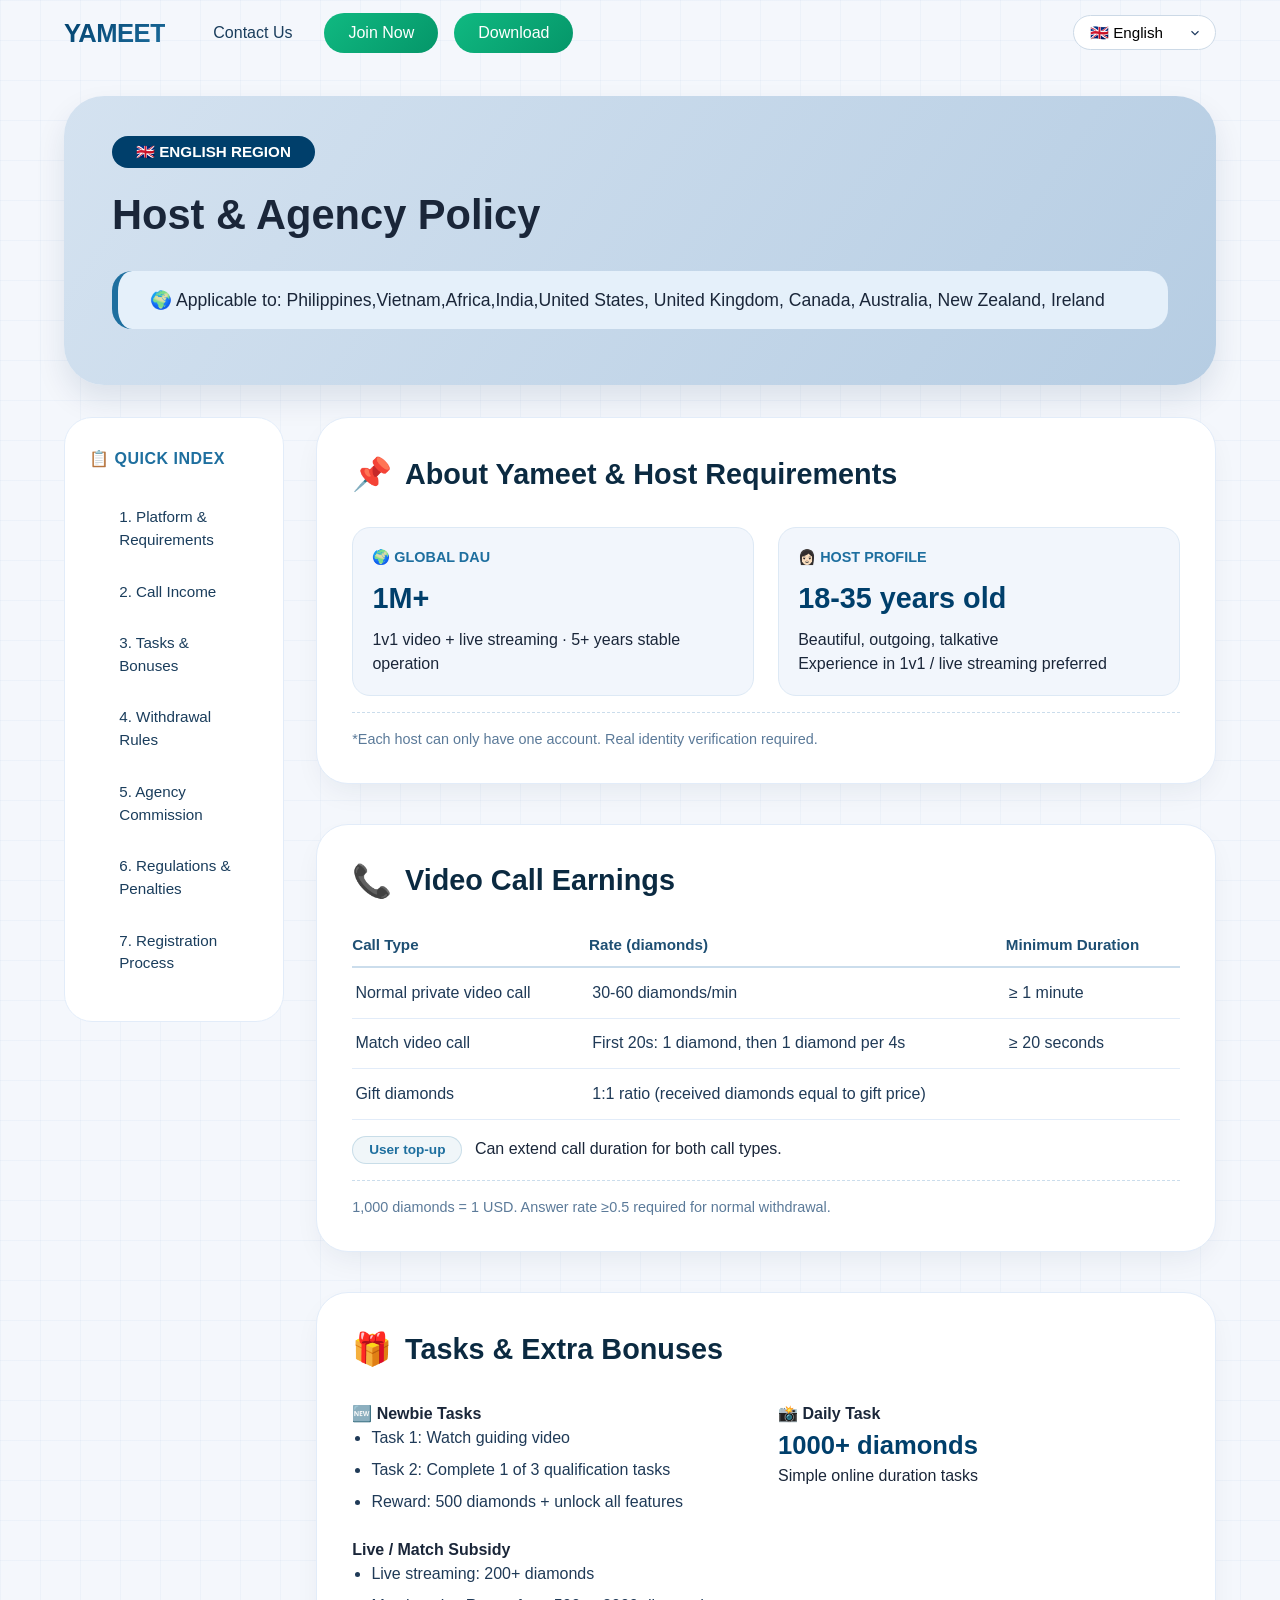
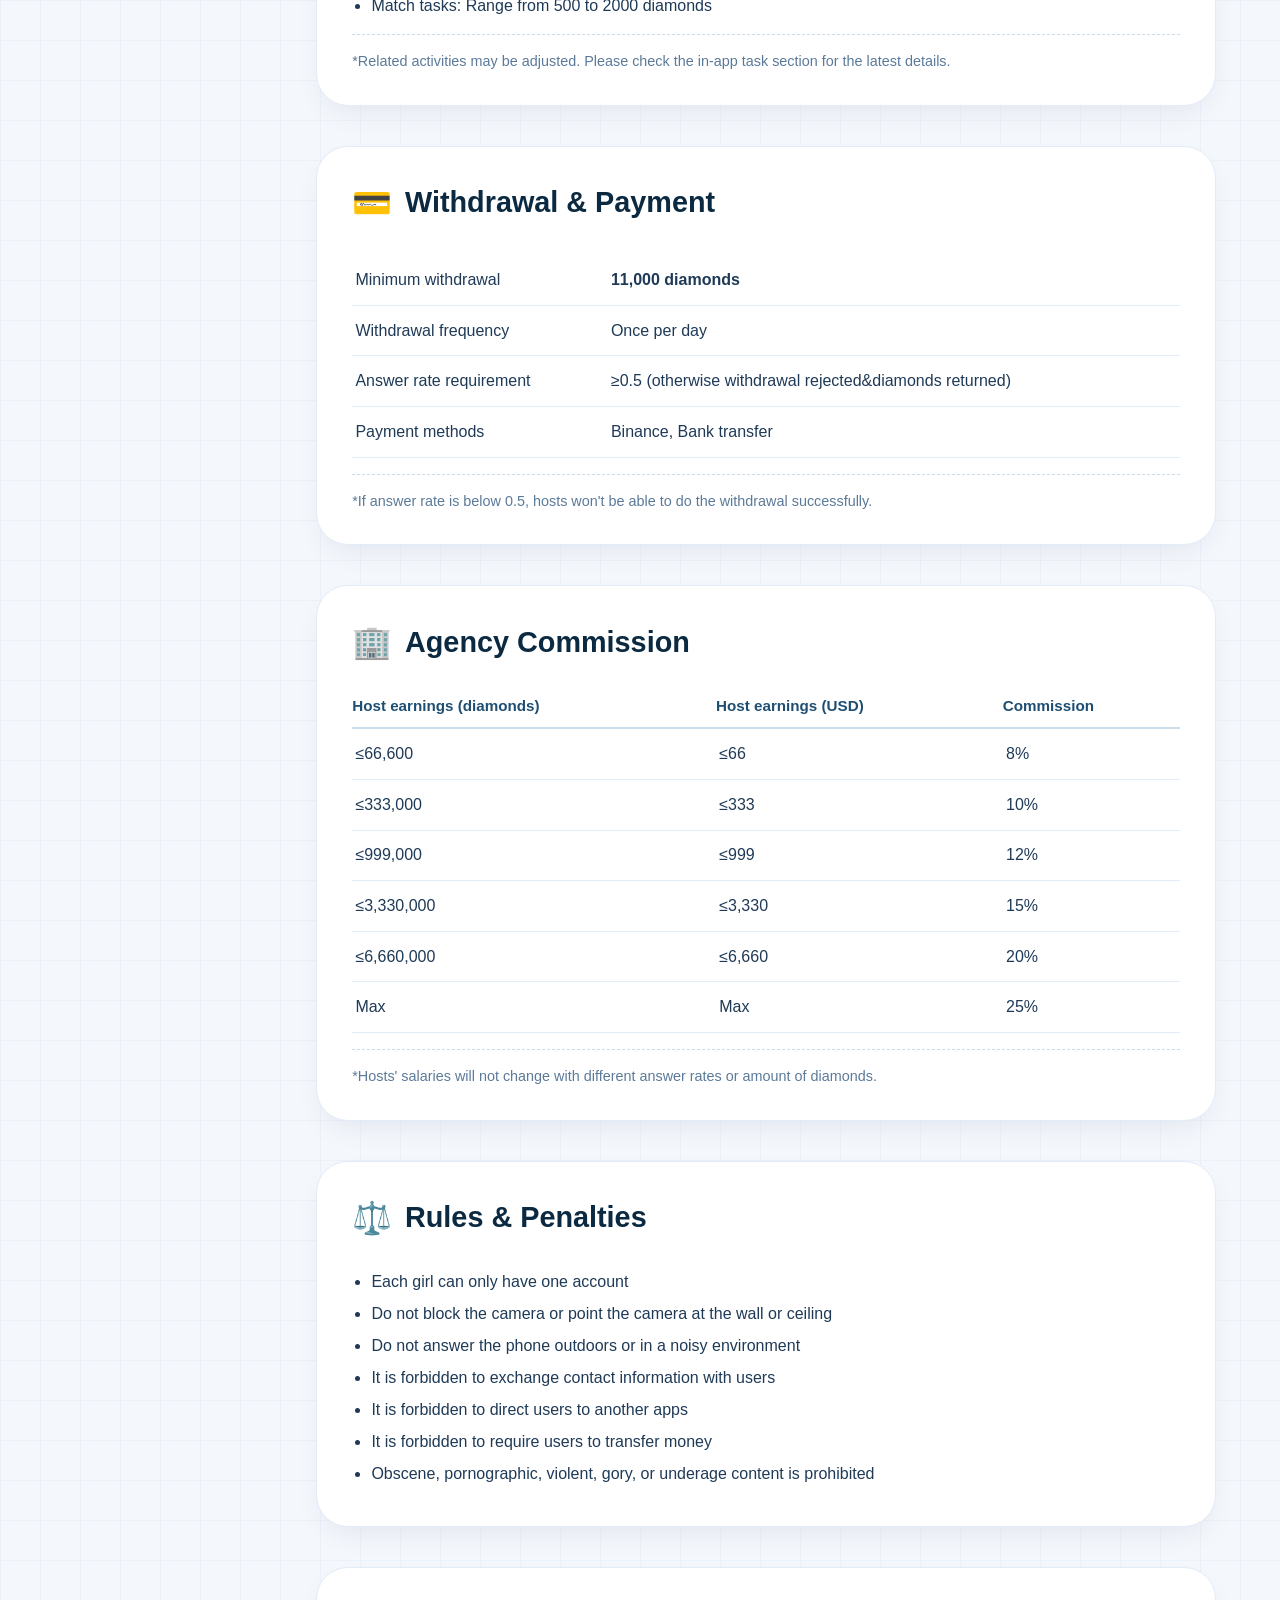
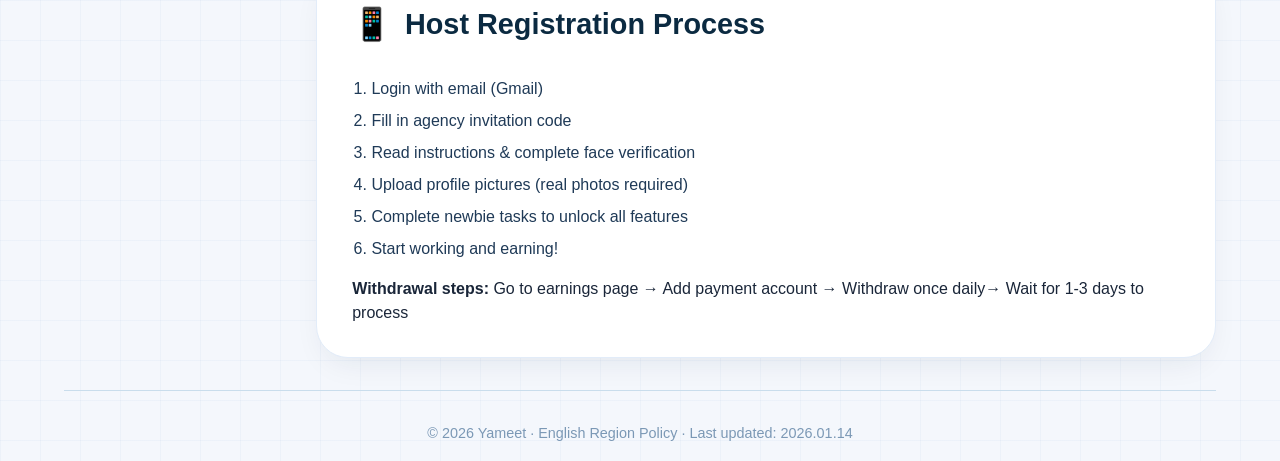
==== index.html @ c549bb43 "Add files via upload" ====
<!DOCTYPE html>
<html lang="en">
<head>
    <meta charset="UTF-8">
    <meta name="viewport" content="width=device-width, initial-scale=1.0, viewport-fit=cover">
    <title>Yameet · English Region</title>
    <link rel="icon" href="yameetAnchor.png" type="image/png">
    <link rel="stylesheet" href="yameet.css">
</head>
<body>
    <nav class="fixed-nav" id="mainNav">
        <div class="nav-left">
            <div class="logo-area">YAMEET</div>
            <div class="nav-menu">
                <a href="#" onclick="window.open('https://wa.me/' + (Math.random() < 0.5 ? '447849766687' : '447730302215'), '_blank'); return false;">Contact Us</a>
                <a href="https://bd.nanas.vip/bd/register?type=0" target="_blank" class="join-btn">Join Now</a>
                <a href="https://ym.nanas.vip/chat/download" target="_blank" class="join-btn">Download</a>
            </div>
        </div>
        <div class="lang-selector">
            <select id="regionSelect" onchange="switchRegion(this.value)">
                <option value="index.html">🇬🇧 English</option>
                <option value="yameetEs.html">🇪🇸 Español</option>
                <option value="yameetPt.html">🇧🇷 Português</option>
                <option value="yameetTh.html">🇹🇭 ภาษาไทย</option>
                <option value="yameetAr.html" selected>🇸🇦 العربية</option>
                <option value="yameetTr.html">🇹🇷 Türkçe</option>
                <option value="yameetId.html">🇮🇩 Indonesia</option>
            </select>
        </div>
    </nav>

    <div class="hero-banner">
        <span class="region-tag">🇬🇧 ENGLISH REGION</span>
        <h1>Host & Agency Policy</h1>
        <div class="applicable-countries">
            🌍 Applicable to: Philippines,Vietnam,Africa,India,United States, United Kingdom, Canada, Australia, New Zealand, Ireland
        </div>
    </div>

    <div class="policy-container">
        <aside class="policy-toc">
            <h4>📋 QUICK INDEX</h4>
            <ul class="toc-list">
                <li><a href="#about">1. Platform & Requirements</a></li>
                <li><a href="#call-income">2. Call Income</a></li>
                <li><a href="#tasks">3. Tasks & Bonuses</a></li>
                <li><a href="#withdraw">4. Withdrawal Rules</a></li>
                <li><a href="#agency">5. Agency Commission</a></li>
                <li><a href="#regulations">6. Regulations & Penalties</a></li>
                <li><a href="#process">7. Registration Process</a></li>
            </ul>
        </aside>

        <div class="policy-content">
            <section id="about" class="policy-card">
                <div class="card-header">
                    <span class="icon">📌</span>
                    <h2>About Yameet & Host Requirements</h2>
                </div>
                <div class="grid-2col">
                    <div class="stat-badge">
                        <p>🌍 GLOBAL DAU</p>
                        <div class="value">1M+</div>
                        <p style="margin-top:0.5rem;">1v1 video + live streaming · 5+ years stable operation</p>
                    </div>
                    <div class="stat-badge">
                        <p>👩🏻 HOST PROFILE</p>
                        <div class="value">18-35 years old</div>
                        <p style="margin-top:0.5rem;">Beautiful, outgoing, talkative<br>Experience in 1v1 / live streaming preferred</p>
                    </div>
                </div>
                <div class="footnote">*Each host can only have one account. Real identity verification required.</div>
            </section>

            <section id="call-income" class="policy-card">
                <div class="card-header">
                    <span class="icon">📞</span>
                    <h2>Video Call Earnings</h2>
                </div>
                <table class="simple-table">
                    <tr>
                        <th>Call Type</th>
                        <th>Rate (diamonds)</th>
                        <th>Minimum Duration</th>
                    </tr>
                    <tr>
                        <td>Normal private video call</td>
                        <td>30-60 diamonds/min</td>
                        <td>≥ 1 minute</td>
                    </tr>
                    <tr>
                        <td>Match video call</td>
                        <td>First 20s: 1 diamond, then 1 diamond per 4s</td>
                        <td>≥ 20 seconds</td>
                    </tr>
                    <tr>
                        <td>Gift diamonds</td>
                        <td colspan="2">1:1 ratio (received diamonds equal to gift price)</td>
                    </tr>
                </table>
                <p style="margin-top:1rem;"><span class="badge">User top-up</span> Can extend call duration for both call types.</p>
                <p class="footnote">1,000 diamonds = 1 USD. Answer rate ≥0.5 required for normal withdrawal.</p>
            </section>

            <section id="tasks" class="policy-card">
                <div class="card-header">
                    <span class="icon">🎁</span>
                    <h2>Tasks & Extra Bonuses</h2>
                </div>
                <div class="grid-2col">
                    <div>
                        <p><strong>🆕 Newbie Tasks</strong></p>
                        <ul>
                            <li>Task 1: Watch guiding video</li>
                            <li>Task 2: Complete 1 of 3 qualification tasks</li>
                            <li>Reward: 500 diamonds + unlock all features</li>
                        </ul>
                    </div>
                    <div>
                        <p><strong>📸 Daily Task</strong></p>
                        <p style="font-size: 1.6rem; font-weight: 700; color: #003f6b;">1000+ diamonds</p>
                        <p>Simple online duration tasks </p>
                    </div>
                </div>
                <p style="margin-top:1rem;"><strong>Live / Match Subsidy</strong></p>
                <ul>
                    <li>Live streaming: 200+ diamonds</li>
                    <li>Match tasks: Range from 500 to 2000 diamonds</li>
                </ul>
                <div class="footnote">
                    *Related activities may be adjusted. Please check the in-app task section for the latest details.
                </div>
            </section>

            <section id="withdraw" class="policy-card">
                <div class="card-header">
                    <span class="icon">💳</span>
                    <h2>Withdrawal & Payment</h2>
                </div>
                <table class="simple-table">
                    <tr>
                        <td>Minimum withdrawal</td>
                        <td><strong>11,000 diamonds</strong></td>
                    </tr>
                    <tr>
                        <td>Withdrawal frequency</td>
                        <td>Once per day</td>
                    </tr>
                    <tr>
                        <td>Answer rate requirement</td>
                        <td>≥0.5 (otherwise withdrawal rejected&diamonds returned)</td>
                    </tr>
                    <tr>
                        <td>Payment methods</td>
                        <td>Binance, Bank transfer</td>
                    </tr>
                </table>
                <p class="footnote">*If answer rate is below 0.5, hosts won't be able to do the withdrawal successfully.</p>
            </section>

            <section id="agency" class="policy-card">
                <div class="card-header">
                    <span class="icon">🏢</span>
                    <h2>Agency Commission</h2>
                </div>
                <table class="simple-table">
                    <tr>
                        <th>Host earnings (diamonds)</th>
                        <th>Host earnings (USD)</th>
                        <th>Commission</th>
                    </tr>
                    <tr><td>≤66,600</td><td>≤66</td><td>8%</td></tr>
                    <tr><td>≤333,000</td><td>≤333</td><td>10%</td></tr>
                    <tr><td>≤999,000</td><td>≤999</td><td>12%</td></tr>
                    <tr><td>≤3,330,000</td><td>≤3,330</td><td>15%</td></tr>
                    <tr><td>≤6,660,000</td><td>≤6,660</td><td>20%</td></tr>
                    <tr><td>Max</td><td>Max</td><td>25%</td></tr>
                </table>
                <p class="footnote">*Hosts' salaries will not change with different answer rates or amount of diamonds.</p>
            </section>

            <section id="regulations" class="policy-card">
                <div class="card-header">
                    <span class="icon">⚖️</span>
                    <h2>Rules & Penalties</h2>
                </div>
                <ul>
                    <li>Each girl can only have one account</li>
                    <li>Do not block the camera or point the camera at the wall or ceiling</li>
                    <li>Do not answer the phone outdoors or in a noisy environment</li>
                    <li>It is forbidden to exchange contact information with users</li>
                    <li>It is forbidden to direct users to another apps</li>
                    <li>It is forbidden to require users to transfer money</li>
                    <li>Obscene, pornographic, violent, gory, or underage content is prohibited</li>
                </ul>
            </section>

            <section id="process" class="policy-card">
                <div class="card-header">
                    <span class="icon">📱</span>
                    <h2>Host Registration Process</h2>
                </div>
                <ol>
                    <li>Login with email (Gmail)</li>
                    <li>Fill in agency invitation code</li>
                    <li>Read instructions & complete face verification</li>
                    <li>Upload profile pictures (real photos required)</li>
                    <li>Complete newbie tasks to unlock all features</li>
                    <li>Start working and earning!</li>
                </ol>
                <p style="margin-top:1rem;"><strong>Withdrawal steps:</strong> Go to earnings page → Add payment account → Withdraw once daily→ Wait for 1-3 days to process</p>
            </section>
        </div>
    </div>

    <div class="footer-note">
        © 2026 Yameet · English Region Policy · Last updated: 2026.01.14
    </div>

    <script src="yameet.js"></script>
</body>
</html>
---- yameet.css ----
/* Yameet Unified Stylesheet - All Regions */

* {
    margin: 0;
    padding: 0;
    box-sizing: border-box;
}

body {
    font-family: -apple-system, BlinkMacSystemFont, 'Segoe UI', Roboto, Helvetica, Arial, sans-serif;
    background: #f4f7fc;
    background-image: 
        linear-gradient(rgba(0, 85, 170, 0.03) 1px, transparent 1px),
        linear-gradient(90deg, rgba(0, 85, 170, 0.03) 1px, transparent 1px);
    background-size: 40px 40px;
    color: #1a2639;
    line-height: 1.5;
    min-height: 100vh;
}

/* Fixed navigation with scroll effect */
.fixed-nav {
    position: fixed;
    top: 0;
    left: 0;
    width: 100%;
    background: rgba(255, 255, 255, 0);
    padding: 0.8rem 5%;
    display: flex;
    align-items: center;
    justify-content: space-between;
    z-index: 1000;
    transition: background 0.3s ease, box-shadow 0.3s ease, backdrop-filter 0.3s ease;
    flex-wrap: wrap;
}

.fixed-nav.scrolled {
    background: rgba(255, 255, 255, 0.95);
    backdrop-filter: blur(12px);
    -webkit-backdrop-filter: blur(12px);
    box-shadow: 0 4px 20px rgba(0, 0, 0, 0.05);
    border-bottom: 1px solid rgba(0, 40, 80, 0.1);
}

.nav-left {
    display: flex;
    align-items: center;
    gap: 2rem;
    flex-wrap: wrap;
}

.logo-area {
    font-weight: 700;
    font-size: 1.6rem;
    letter-spacing: -0.5px;
    background: linear-gradient(145deg, #003f6b, #1e6f9f);
    -webkit-background-clip: text;
    -webkit-text-fill-color: transparent;
    white-space: nowrap;
}

.nav-menu {
    display: flex;
    gap: 1rem;
    align-items: center;
    flex-wrap: wrap;
}

.nav-menu a {
    color: #1a3d5c;
    text-decoration: none;
    font-weight: 500;
    padding: 0.5rem 1rem;
    border-radius: 40px;
    transition: all 0.2s;
    white-space: nowrap;
}

.nav-menu a:hover {
    background: rgba(30, 111, 159, 0.1);
    color: #003f6b;
}

.nav-menu .join-btn {
    background: linear-gradient(135deg, #10b981, #059669);
    color: white;
    padding: 0.5rem 1.5rem;
}

.nav-menu .join-btn:hover {
    background: linear-gradient(135deg, #059669, #10b981);
    color: white;
    transform: translateY(-1px);
}

.lang-selector select {
    padding: 0.5rem 2rem 0.5rem 1rem;
    border-radius: 40px;
    border: 1px solid #ccd9e6;
    background: white;
    font-weight: 500;
    cursor: pointer;
    font-size: 0.95rem;
    appearance: none;
    background-image: url('data:image/svg+xml;utf8,<svg xmlns="http://www.w3.org/2000/svg" width="16" height="16" viewBox="0 0 24 24" fill="none" stroke="%231e3a5f" stroke-width="2"><polyline points="6 9 12 15 18 9"/></svg>');
    background-repeat: no-repeat;
    background-position: right 0.8rem center;
    background-size: 14px;
}

.lang-selector select:hover {
    border-color: #1e6f9f;
}

/* Hero banner */
.hero-banner {
    background: linear-gradient(125deg, #d4e2f0 0%, #b6cde3 100%);
    margin: 6rem 5% 2rem;
    padding: 2.5rem 3rem;
    border-radius: 40px;
    box-shadow: 0 15px 30px rgba(0,40,80,0.1);
}

.hero-banner h1 {
    font-size: clamp(2rem, 5vw, 2.6rem);
    font-weight: 700;
    margin-bottom: 0.5rem;
}

.region-tag {
    display: inline-block;
    background: #003f6b;
    color: white;
    padding: 0.3rem 1.5rem;
    border-radius: 40px;
    font-weight: 600;
    margin-bottom: 1rem;
    font-size: 0.95rem;
}

.applicable-countries {
    background: #e5f0fa;
    border-left: 6px solid #1e6f9f;
    padding: 1rem 2rem;
    border-radius: 20px;
    margin: 1.5rem 0 1rem;
    font-weight: 500;
    font-size: 1.1rem;
}

/* Main content grid */
.policy-container {
    display: grid;
    grid-template-columns: 220px 1fr;
    gap: 2rem;
    max-width: 1400px;
    margin: 2rem 5%;
}

/* Table of contents */
.policy-toc {
    background: white;
    border-radius: 28px;
    padding: 1.8rem 1rem;
    border: 1px solid #e2ecf9;
    position: sticky;
    top: 100px;
    height: fit-content;
}

.policy-toc h4 {
    color: #1e6f9f;
    margin-bottom: 1.5rem;
    padding-left: 0.5rem;
    font-size: 1rem;
    text-transform: uppercase;
    letter-spacing: 0.5px;
}

.toc-list {
    list-style: none;
}

.toc-list li {
    margin-bottom: 0.4rem;
}

.toc-list a {
    display: block;
    padding: 0.7rem 1rem;
    border-radius: 40px;
    color: #1a3d5c;
    text-decoration: none;
    border-left: 3px solid transparent;
    transition: all 0.15s;
    font-weight: 500;
    font-size: 0.95rem;
}

.toc-list a:hover {
    background: #e5f0fa;
    border-left-color: #1e6f9f;
    color: #003f6b;
}

/* Policy cards */
.policy-content {
    display: flex;
    flex-direction: column;
    gap: 2.5rem;
}

.policy-card {
    background: white;
    border-radius: 32px;
    padding: 2rem 2.2rem;
    box-shadow: 0 12px 30px -8px rgba(0,35,70,0.08);
    border: 1px solid #e2ecf9;
    transition: box-shadow 0.2s;
}

.policy-card:hover {
    box-shadow: 0 20px 35px -8px rgba(0,79,158,0.12);
}

.card-header {
    display: flex;
    align-items: center;
    gap: 0.8rem;
    margin-bottom: 1.8rem;
}

.card-header .icon {
    font-size: 2rem;
}

.card-header h2 {
    font-size: clamp(1.4rem, 4vw, 1.8rem);
    color: #0b2a41;
    font-weight: 600;
}

/* Two column layout */
.grid-2col {
    display: grid;
    grid-template-columns: 1fr 1fr;
    gap: 1.5rem;
}

/* Stat badges */
.stat-badge {
    background: #f2f6fc;
    border-radius: 18px;
    padding: 1.2rem;
    border: 1px solid #dde9f5;
}

.stat-badge p:first-child {
    font-size: 0.9rem;
    color: #1e6f9f;
    text-transform: uppercase;
    font-weight: 600;
    margin-bottom: 0.5rem;
}

.stat-badge .value {
    font-size: clamp(1.4rem, 4vw, 1.8rem);
    font-weight: 700;
    color: #003f6b;
}

/* Tables */
.simple-table {
    width: 100%;
    border-collapse: collapse;
    margin: 1rem 0;
}

.simple-table th {
    text-align: left;
    color: #1e4f73;
    border-bottom: 2px solid #cbddec;
    padding-bottom: 0.6rem;
    font-weight: 600;
    font-size: 0.95rem;
}

.simple-table td {
    padding: 0.8rem 0.2rem;
    border-bottom: 1px solid #e2ecf9;
    color: #1f3a57;
}

/* Badges */
.badge {
    background: #1e6f9f10;
    color: #1e6f9f;
    border: 1px solid #1e6f9f30;
    padding: 0.2rem 1rem;
    border-radius: 40px;
    display: inline-block;
    margin-right: 0.5rem;
    font-size: 0.85rem;
    font-weight: 600;
}

/* Footnotes */
.footnote {
    color: #5b7a99;
    font-size: 0.9rem;
    margin-top: 1rem;
    border-top: 1px dashed #cbddec;
    padding-top: 1rem;
}

/* Lists */
ul, ol {
    margin-left: 1.2rem;
    color: #1f3a57;
}

li {
    margin-bottom: 0.5rem;
}

/* Footer */
.footer-note {
    text-align: center;
    color: #7b98b5;
    margin: 2rem 5% 1rem;
    border-top: 1px solid #c9ddec;
    padding-top: 2rem;
    font-size: 0.9rem;
}

/* RTL Support for Arabic */
html[dir="rtl"] .policy-toc a {
    border-left: none;
    border-right: 3px solid transparent;
}

html[dir="rtl"] .policy-toc a:hover {
    border-right-color: #1e6f9f;
    border-left-color: transparent;
}

html[dir="rtl"] .applicable-countries {
    border-left: none;
    border-right: 6px solid #1e6f9f;
}

/* Responsive Design */
@media (max-width: 1100px) {
    .fixed-nav {
        padding: 0.8rem 4%;
    }
    .nav-left {
        gap: 1rem;
    }
    .nav-menu a {
        padding: 0.5rem 0.8rem;
        font-size: 0.9rem;
    }
}

@media (max-width: 1000px) {
    .policy-container {
        grid-template-columns: 1fr;
    }
    .policy-toc {
        display: none;
    }
}

@media (max-width: 850px) {
    .fixed-nav {
        flex-direction: column;
        gap: 0.8rem;
        padding: 0.8rem 4%;
    }
    .nav-left {
        width: 100%;
        justify-content: space-between;
    }
    .nav-menu {
        width: 100%;
        justify-content: center;
    }
    .hero-banner {
        margin-top: 9rem;
    }
}

@media (max-width: 768px) {
    .hero-banner {
        margin-top: 8rem;
        padding: 2rem 1.5rem;
    }
    .hero-banner h1 {
        font-size: 1.8rem;
    }
    .applicable-countries {
        padding: 0.8rem 1.2rem;
        font-size: 1rem;
    }
    .policy-card {
        padding: 1.5rem;
    }
    .grid-2col {
        grid-template-columns: 1fr;
        gap: 1rem;
    }
    .simple-table {
        font-size: 0.9rem;
    }
    .simple-table td, .simple-table th {
        padding: 0.6rem 0.1rem;
    }
}

@media (max-width: 480px) {
    .hero-banner {
        padding: 1.5rem 1rem;
    }
    .hero-banner h1 {
        font-size: 1.5rem;
    }
    .region-tag {
        font-size: 0.8rem;
    }
    .card-header h2 {
        font-size: 1.3rem;
    }
    .card-header .icon {
        font-size: 1.6rem;
    }
}

/* Safari specific fix */
@supports (-webkit-touch-callout: none) {
    .fixed-nav.scrolled {
        background: rgba(255, 255, 255, 0.98);
    }
}
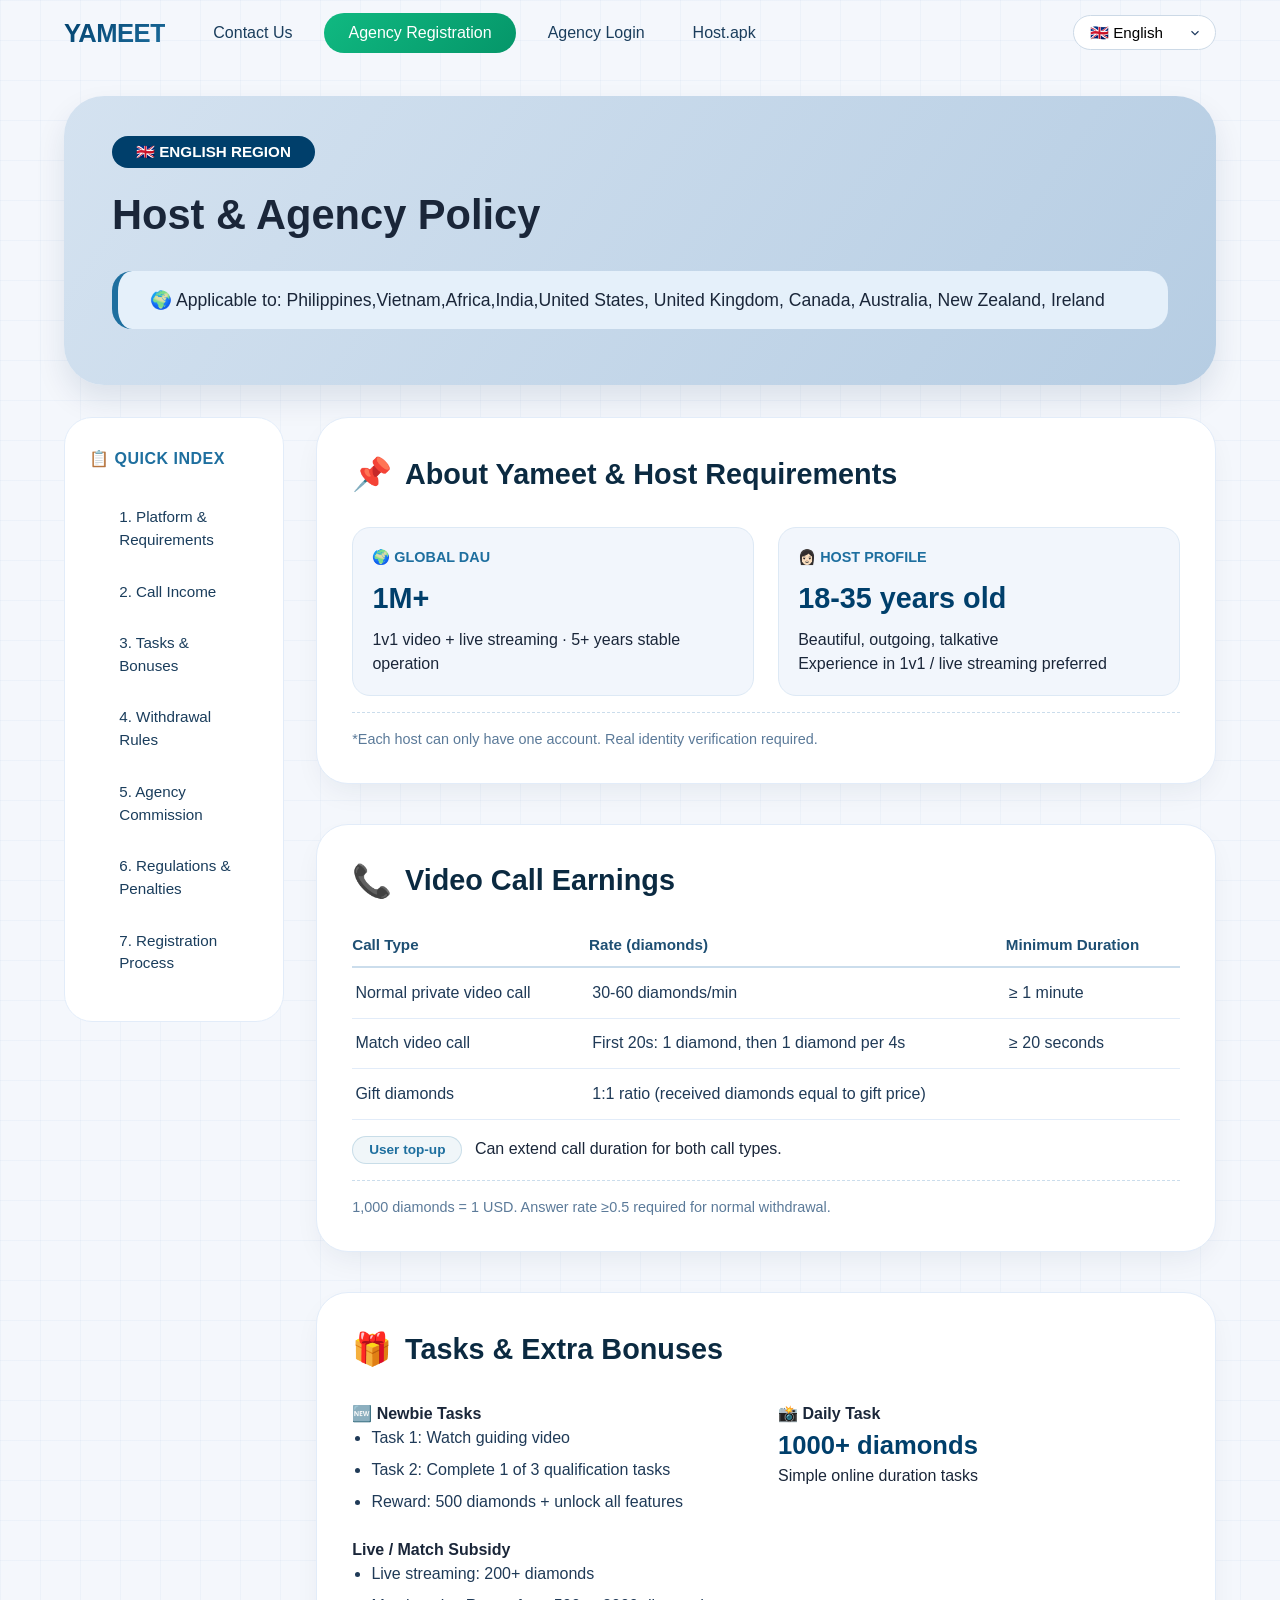
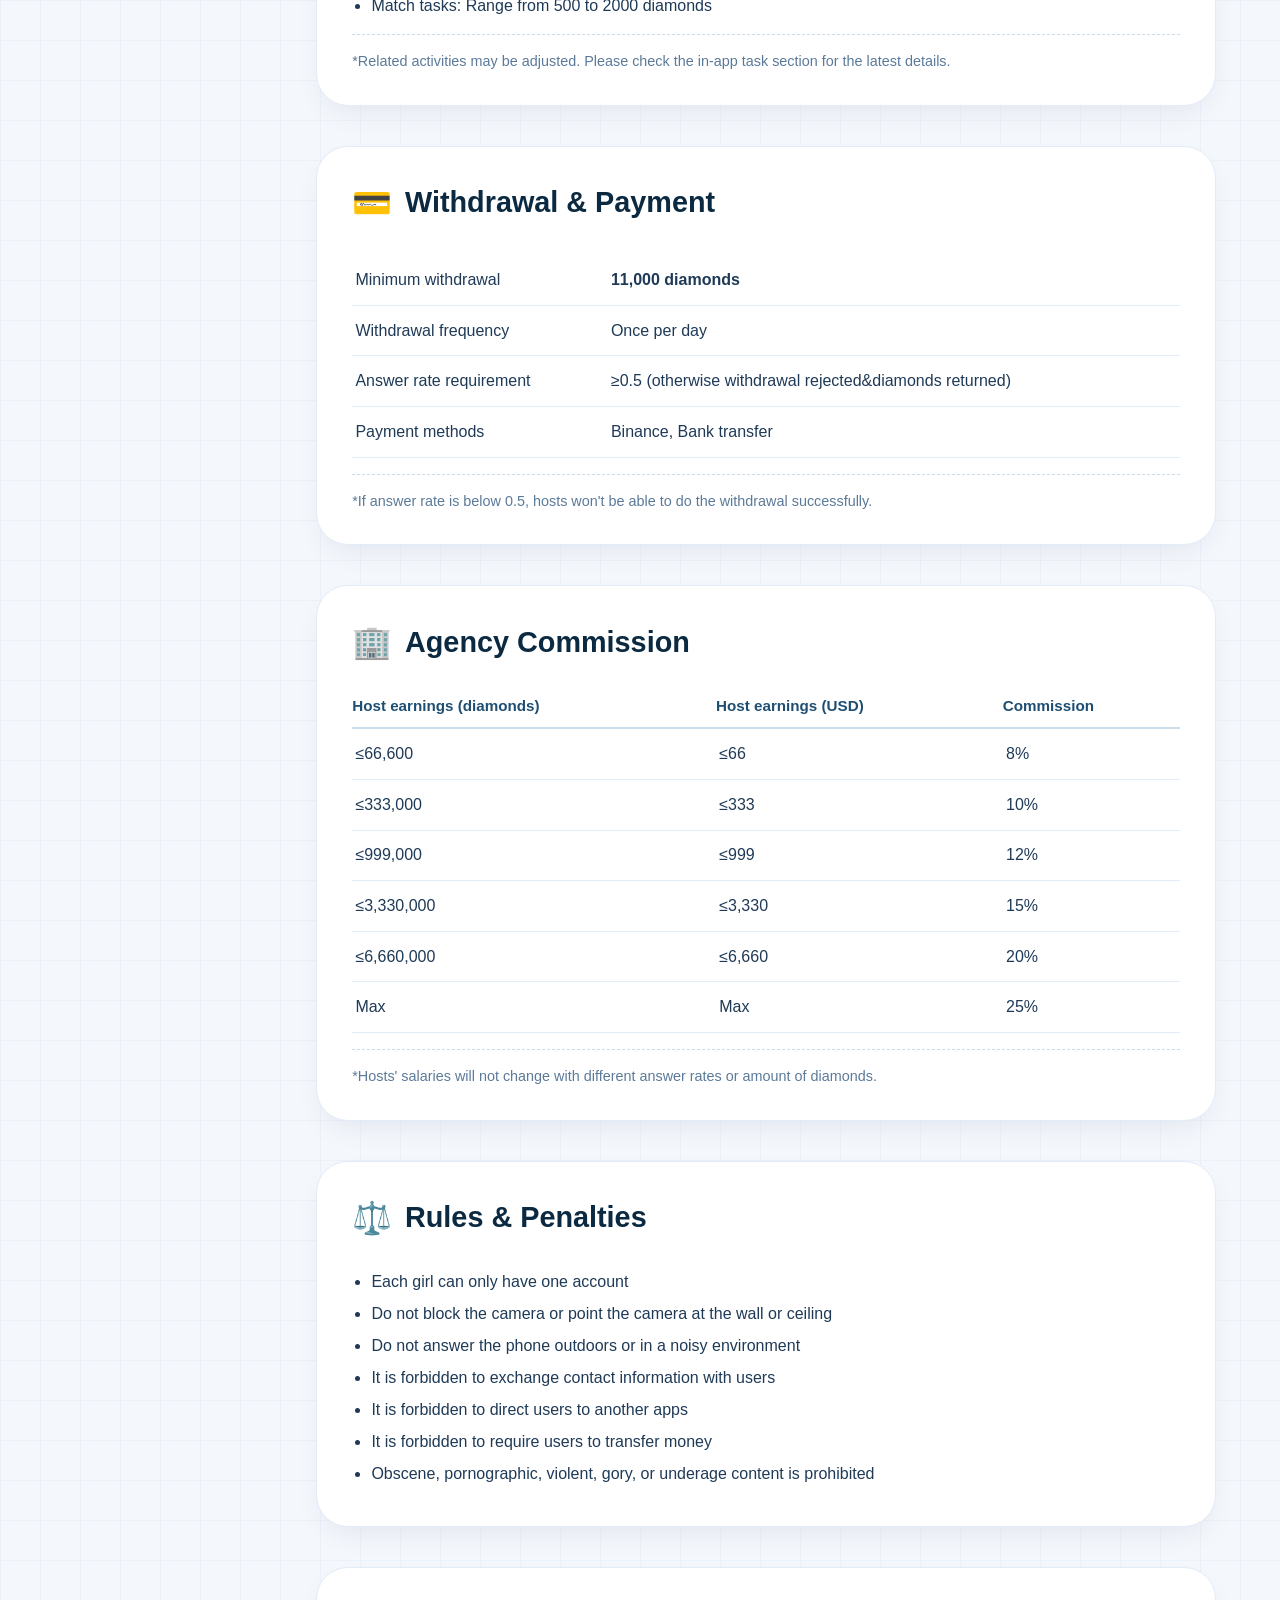
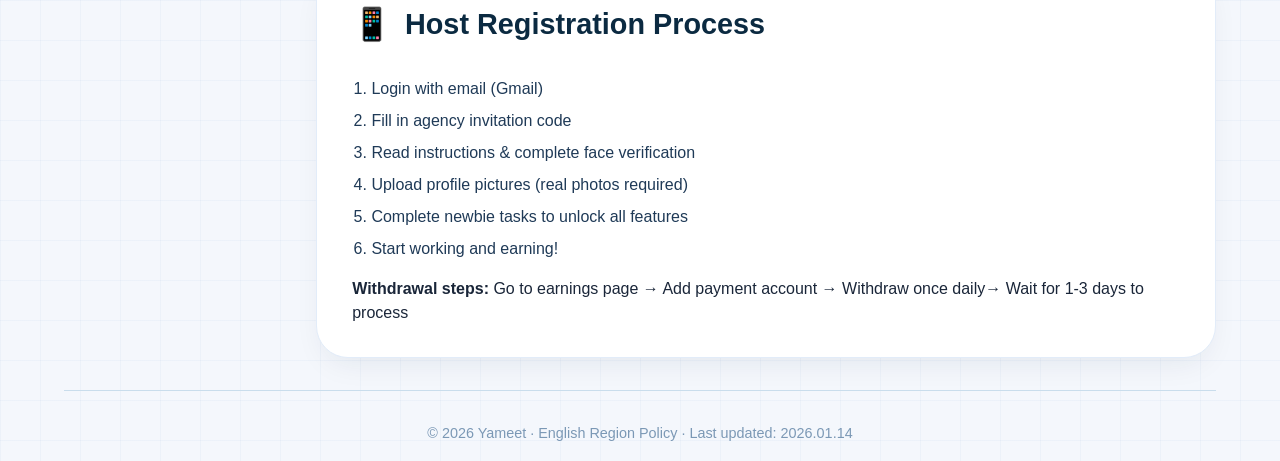
==== commit 8052db06: "Add files via upload" ====
--- a/index.html
+++ b/index.html
@@ -13,8 +13,9 @@
             <div class="logo-area">YAMEET</div>
             <div class="nav-menu">
                 <a href="#" onclick="window.open('https://wa.me/' + (Math.random() < 0.5 ? '447849766687' : '447730302215'), '_blank'); return false;">Contact Us</a>
-                <a href="https://bd.nanas.vip/bd/register?type=0" target="_blank" class="join-btn">Join Now</a>
-                <a href="https://ym.nanas.vip/chat/download" target="_blank" class="join-btn">Download</a>
+                <a href="https://bd.nanas.vip/bd/register?type=0" target="_blank" class="join-btn">Agency Registration</a>
+                <a href="https://hi.nanas.vip/agency/login" target="_blank">Agency Login</a>
+                <a href="https://ym.nanas.vip/chat/download" target="_blank">Host.apk</a>
             </div>
         </div>
         <div class="lang-selector">
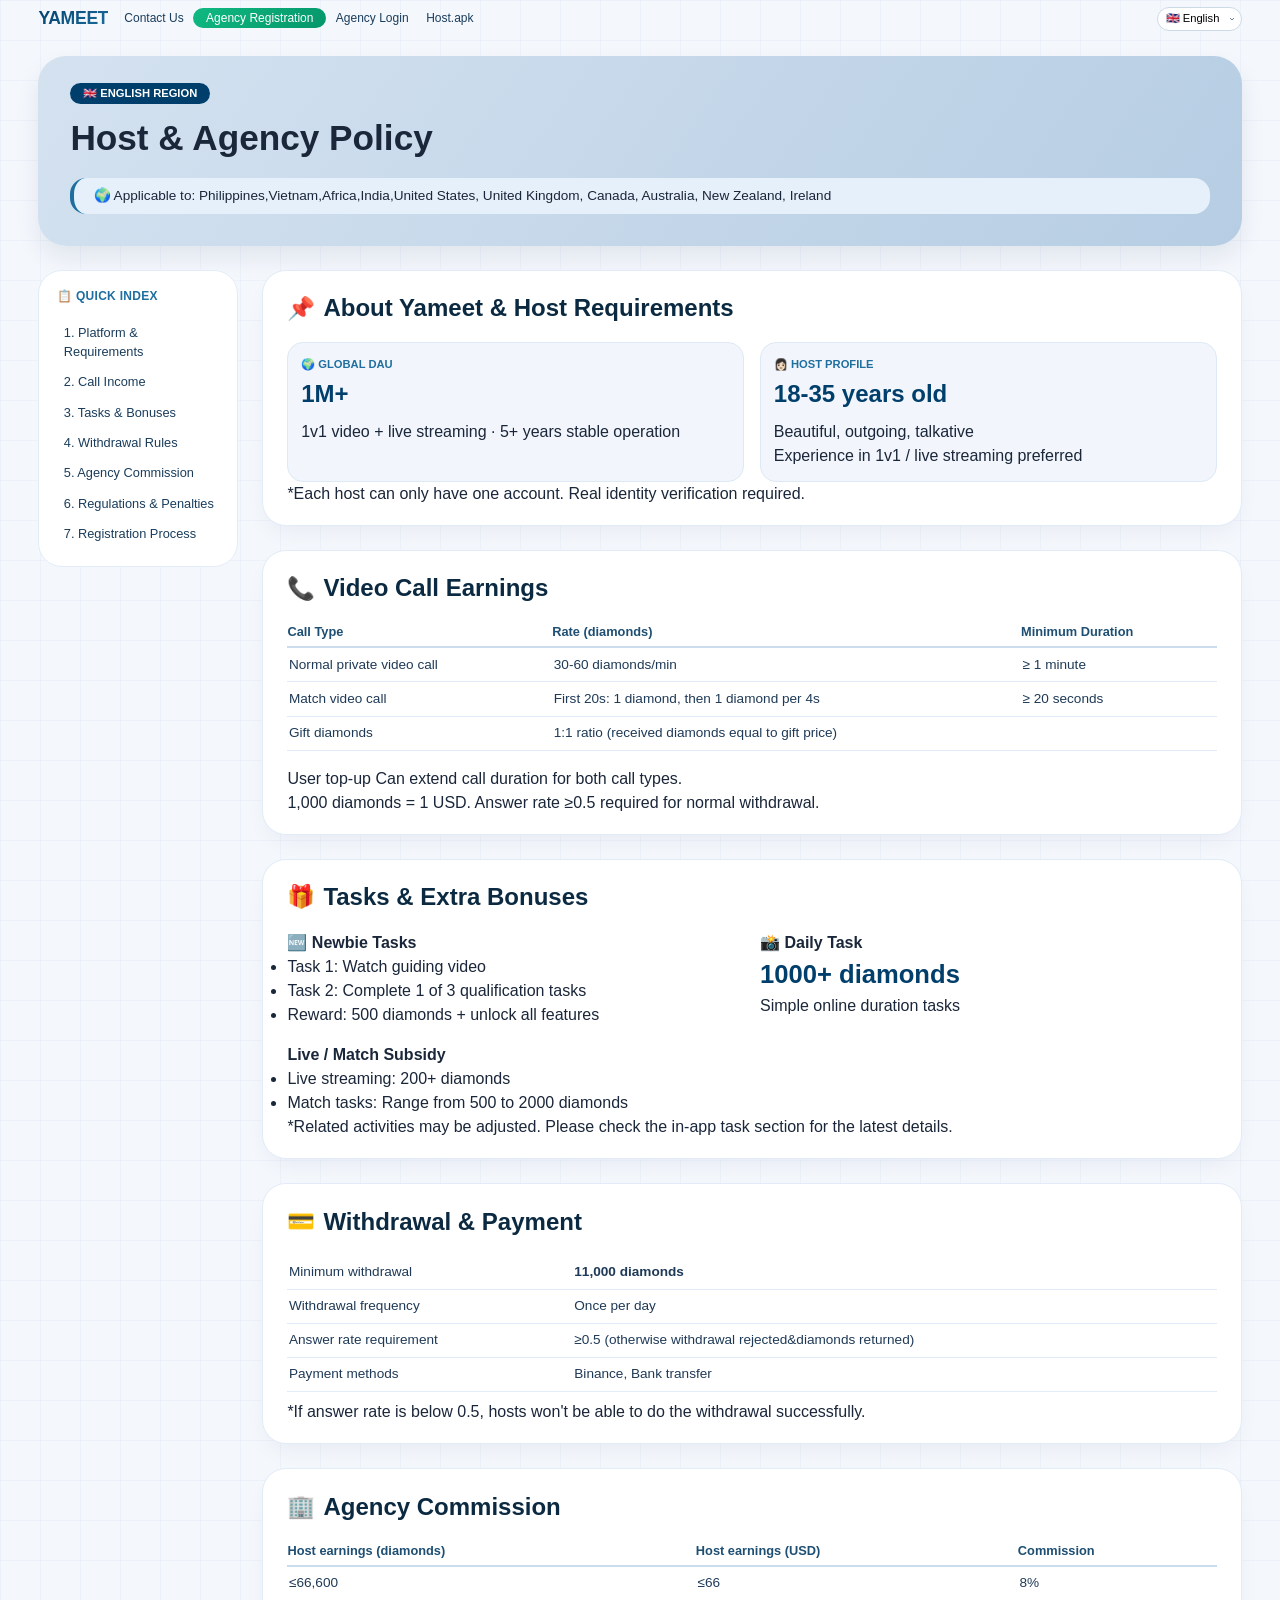
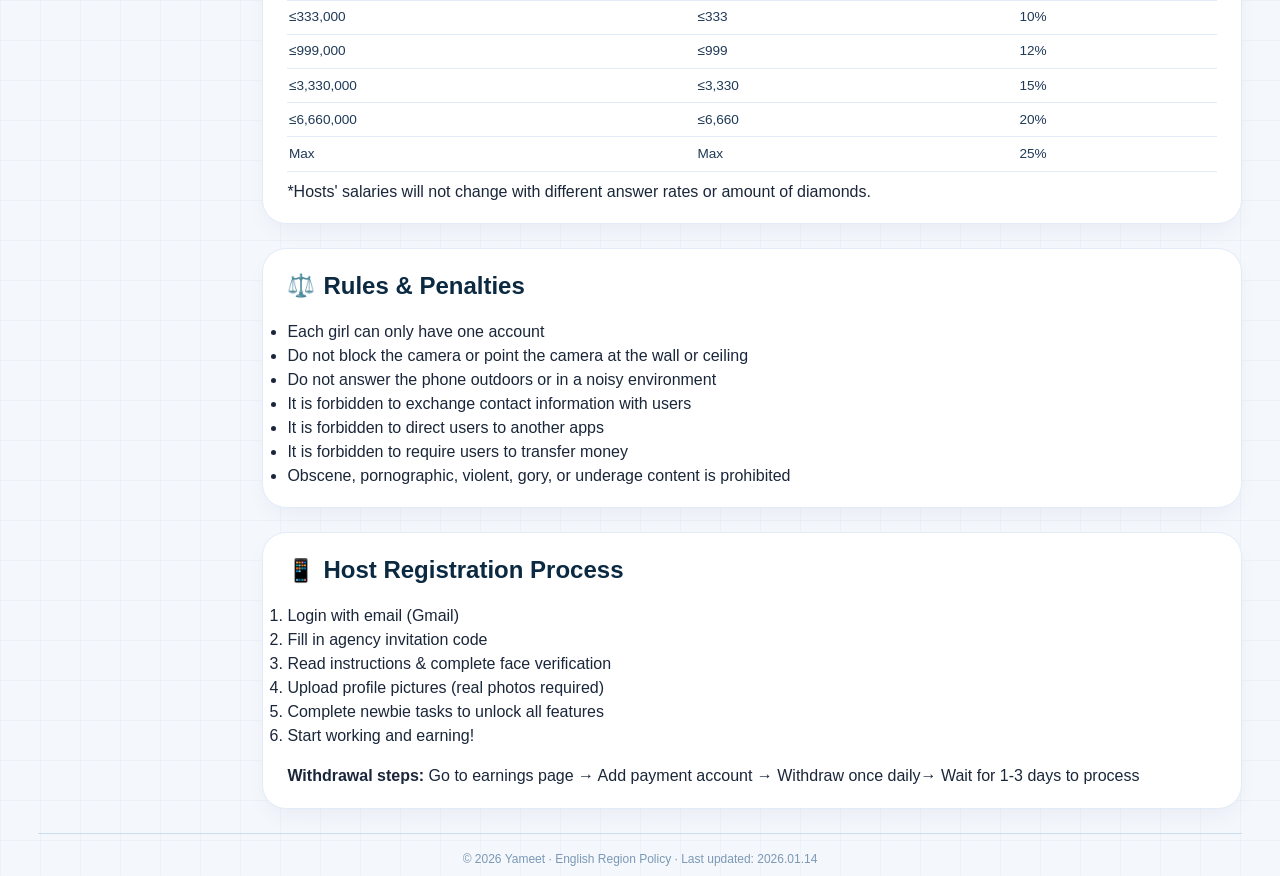
==== commit 379f4f55: "Update index.html" ====
--- a/index.html
+++ b/index.html
@@ -14,7 +14,7 @@
             <div class="nav-menu">
                 <a href="#" onclick="window.open('https://wa.me/' + (Math.random() < 0.5 ? '447849766687' : '447730302215'), '_blank'); return false;">Contact Us</a>
                 <a href="https://bd.nanas.vip/bd/register?type=0" target="_blank" class="join-btn">Agency Registration</a>
-                <a href="https://hi.nanas.vip/agency/login" target="_blank">Agency Login</a>
+                <a href="https://bd.nanas.vip/bd/login" target="_blank">Agency Login</a>
                 <a href="https://ym.nanas.vip/chat/download" target="_blank">Host.apk</a>
             </div>
         </div>
@@ -221,4 +221,4 @@
 
     <script src="yameet.js"></script>
 </body>
-</html>+</html>
--- a/yameet.css
+++ b/yameet.css
@@ -18,62 +18,75 @@
     min-height: 100vh;
 }
 
-/* Fixed navigation with scroll effect */
+/* Fixed navigation with scroll effect - 极简版 */
 .fixed-nav {
     position: fixed;
     top: 0;
     left: 0;
     width: 100%;
     background: rgba(255, 255, 255, 0);
-    padding: 0.8rem 5%;
+    padding: 0.3rem 3%;
     display: flex;
     align-items: center;
     justify-content: space-between;
     z-index: 1000;
-    transition: background 0.3s ease, box-shadow 0.3s ease, backdrop-filter 0.3s ease;
-    flex-wrap: wrap;
+    transition: background 0.3s ease;
+    gap: 0.25rem;
 }
 
 .fixed-nav.scrolled {
-    background: rgba(255, 255, 255, 0.95);
+    background: rgba(255, 255, 255, 0.98);
     backdrop-filter: blur(12px);
     -webkit-backdrop-filter: blur(12px);
-    box-shadow: 0 4px 20px rgba(0, 0, 0, 0.05);
-    border-bottom: 1px solid rgba(0, 40, 80, 0.1);
+    box-shadow: 0 2px 10px rgba(0, 0, 0, 0.03);
+    border-bottom: 1px solid rgba(0, 40, 80, 0.05);
 }
 
 .nav-left {
     display: flex;
     align-items: center;
-    gap: 2rem;
-    flex-wrap: wrap;
+    gap: 0.5rem;
+    flex: 1;
+    min-width: 0; /* 防止flex溢出 */
 }
 
 .logo-area {
     font-weight: 700;
-    font-size: 1.6rem;
-    letter-spacing: -0.5px;
+    font-size: 1.1rem;
+    letter-spacing: -0.3px;
     background: linear-gradient(145deg, #003f6b, #1e6f9f);
     -webkit-background-clip: text;
     -webkit-text-fill-color: transparent;
     white-space: nowrap;
+    flex-shrink: 0;
 }
 
 .nav-menu {
     display: flex;
-    gap: 1rem;
+    gap: 0.1rem;
     align-items: center;
     flex-wrap: wrap;
+    overflow-x: auto;
+    -webkit-overflow-scrolling: touch;
+    scrollbar-width: none; /* Firefox隐藏滚动条 */
+    padding-bottom: 0;
+    flex: 1;
+}
+
+.nav-menu::-webkit-scrollbar {
+    display: none; /* Chrome/Safari隐藏滚动条 */
 }
 
 .nav-menu a {
     color: #1a3d5c;
     text-decoration: none;
     font-weight: 500;
-    padding: 0.5rem 1rem;
-    border-radius: 40px;
+    padding: 0.2rem 0.5rem;
+    border-radius: 30px;
     transition: all 0.2s;
     white-space: nowrap;
+    font-size: 0.75rem;
+    line-height: 1.2;
 }
 
 .nav-menu a:hover {
@@ -84,97 +97,95 @@
 .nav-menu .join-btn {
     background: linear-gradient(135deg, #10b981, #059669);
     color: white;
-    padding: 0.5rem 1.5rem;
+    padding: 0.2rem 0.8rem;
 }
 
 .nav-menu .join-btn:hover {
     background: linear-gradient(135deg, #059669, #10b981);
     color: white;
-    transform: translateY(-1px);
 }
 
 .lang-selector select {
-    padding: 0.5rem 2rem 0.5rem 1rem;
-    border-radius: 40px;
+    padding: 0.2rem 1.2rem 0.2rem 0.5rem;
+    border-radius: 30px;
     border: 1px solid #ccd9e6;
     background: white;
     font-weight: 500;
     cursor: pointer;
-    font-size: 0.95rem;
+    font-size: 0.7rem;
     appearance: none;
-    background-image: url('data:image/svg+xml;utf8,<svg xmlns="http://www.w3.org/2000/svg" width="16" height="16" viewBox="0 0 24 24" fill="none" stroke="%231e3a5f" stroke-width="2"><polyline points="6 9 12 15 18 9"/></svg>');
+    background-image: url('data:image/svg+xml;utf8,<svg xmlns="http://www.w3.org/2000/svg" width="10" height="10" viewBox="0 0 24 24" fill="none" stroke="%231e3a5f" stroke-width="2"><polyline points="6 9 12 15 18 9"/></svg>');
     background-repeat: no-repeat;
-    background-position: right 0.8rem center;
-    background-size: 14px;
-}
-
-.lang-selector select:hover {
-    border-color: #1e6f9f;
-}
-
-/* Hero banner */
+    background-position: right 0.3rem center;
+    background-size: 8px;
+    max-width: 85px;
+    height: 24px;
+    line-height: 1;
+}
+
+/* Hero banner - 调整上边距 */
 .hero-banner {
     background: linear-gradient(125deg, #d4e2f0 0%, #b6cde3 100%);
-    margin: 6rem 5% 2rem;
-    padding: 2.5rem 3rem;
-    border-radius: 40px;
-    box-shadow: 0 15px 30px rgba(0,40,80,0.1);
+    margin: 3.5rem 3% 1.5rem;
+    padding: 1.5rem 2rem;
+    border-radius: 28px;
+    box-shadow: 0 12px 25px rgba(0,40,80,0.08);
 }
 
 .hero-banner h1 {
-    font-size: clamp(2rem, 5vw, 2.6rem);
+    font-size: clamp(1.6rem, 4vw, 2.2rem);
     font-weight: 700;
-    margin-bottom: 0.5rem;
+    margin-bottom: 0.3rem;
 }
 
 .region-tag {
     display: inline-block;
     background: #003f6b;
     color: white;
-    padding: 0.3rem 1.5rem;
-    border-radius: 40px;
+    padding: 0.15rem 0.8rem;
+    border-radius: 30px;
     font-weight: 600;
-    margin-bottom: 1rem;
-    font-size: 0.95rem;
+    margin-bottom: 0.5rem;
+    font-size: 0.7rem;
 }
 
 .applicable-countries {
     background: #e5f0fa;
-    border-left: 6px solid #1e6f9f;
-    padding: 1rem 2rem;
-    border-radius: 20px;
-    margin: 1.5rem 0 1rem;
+    border-left: 4px solid #1e6f9f;
+    padding: 0.5rem 1.2rem;
+    border-radius: 16px;
+    margin: 0.8rem 0 0.5rem;
     font-weight: 500;
-    font-size: 1.1rem;
+    font-size: 0.85rem;
 }
 
 /* Main content grid */
 .policy-container {
     display: grid;
-    grid-template-columns: 220px 1fr;
-    gap: 2rem;
+    grid-template-columns: 200px 1fr;
+    gap: 1.5rem;
     max-width: 1400px;
-    margin: 2rem 5%;
+    margin: 1rem 3%;
 }
 
 /* Table of contents */
 .policy-toc {
     background: white;
-    border-radius: 28px;
-    padding: 1.8rem 1rem;
+    border-radius: 24px;
+    padding: 1rem 0.8rem;
     border: 1px solid #e2ecf9;
     position: sticky;
-    top: 100px;
+    top: 60px;
     height: fit-content;
 }
 
 .policy-toc h4 {
     color: #1e6f9f;
-    margin-bottom: 1.5rem;
-    padding-left: 0.5rem;
-    font-size: 1rem;
+    margin-bottom: 0.8rem;
+    padding-left: 0.3rem;
+    font-size: 0.75rem;
     text-transform: uppercase;
-    letter-spacing: 0.5px;
+    letter-spacing: 0.3px;
 }
 
 .toc-list {
@@ -182,19 +193,19 @@
 }
 
 .toc-list li {
-    margin-bottom: 0.4rem;
+    margin-bottom: 0.1rem;
 }
 
 .toc-list a {
     display: block;
-    padding: 0.7rem 1rem;
-    border-radius: 40px;
+    padding: 0.3rem 0.6rem;
+    border-radius: 30px;
     color: #1a3d5c;
     text-decoration: none;
-    border-left: 3px solid transparent;
+    border-left: 2px solid transparent;
     transition: all 0.15s;
     font-weight: 500;
-    font-size: 0.95rem;
+    font-size: 0.8rem;
 }
 
 .toc-list a:hover {
@@ -207,35 +218,31 @@
 .policy-content {
     display: flex;
     flex-direction: column;
-    gap: 2.5rem;
+    gap: 1.5rem;
 }
 
 .policy-card {
     background: white;
-    border-radius: 32px;
-    padding: 2rem 2.2rem;
-    box-shadow: 0 12px 30px -8px rgba(0,35,70,0.08);
+    border-radius: 24px;
+    padding: 1.2rem 1.5rem;
+    box-shadow: 0 10px 25px -6px rgba(0,35,70,0.06);
     border: 1px solid #e2ecf9;
     transition: box-shadow 0.2s;
-}
-
-.policy-card:hover {
-    box-shadow: 0 20px 35px -8px rgba(0,79,158,0.12);
 }
 
 .card-header {
     display: flex;
     align-items: center;
-    gap: 0.8rem;
-    margin-bottom: 1.8rem;
+    gap: 0.5rem;
+    margin-bottom: 1rem;
 }
 
 .card-header .icon {
-    font-size: 2rem;
+    font-size: 1.4rem;
 }
 
 .card-header h2 {
-    font-size: clamp(1.4rem, 4vw, 1.8rem);
+    font-size: clamp(1.1rem, 3.5vw, 1.5rem);
     color: #0b2a41;
     font-weight: 600;
 }
@@ -244,27 +251,27 @@
 .grid-2col {
     display: grid;
     grid-template-columns: 1fr 1fr;
-    gap: 1.5rem;
+    gap: 1rem;
 }
 
 /* Stat badges */
 .stat-badge {
     background: #f2f6fc;
-    border-radius: 18px;
-    padding: 1.2rem;
+    border-radius: 16px;
+    padding: 0.8rem;
     border: 1px solid #dde9f5;
 }
 
 .stat-badge p:first-child {
-    font-size: 0.9rem;
+    font-size: 0.7rem;
     color: #1e6f9f;
     text-transform: uppercase;
     font-weight: 600;
-    margin-bottom: 0.5rem;
+    margin-bottom: 0.2rem;
 }
 
 .stat-badge .value {
-    font-size: clamp(1.4rem, 4vw, 1.8rem);
+    font-size: clamp(1.1rem, 3.5vw, 1.5rem);
     font-weight: 700;
     color: #003f6b;
 }
@@ -273,70 +280,39 @@
 .simple-table {
     width: 100%;
     border-collapse: collapse;
-    margin: 1rem 0;
+    margin: 0.5rem 0;
 }
 
 .simple-table th {
     text-align: left;
     color: #1e4f73;
     border-bottom: 2px solid #cbddec;
-    padding-bottom: 0.6rem;
+    padding-bottom: 0.3rem;
     font-weight: 600;
-    font-size: 0.95rem;
+    font-size: 0.8rem;
 }
 
 .simple-table td {
-    padding: 0.8rem 0.2rem;
+    padding: 0.4rem 0.1rem;
     border-bottom: 1px solid #e2ecf9;
     color: #1f3a57;
-}
-
-/* Badges */
-.badge {
-    background: #1e6f9f10;
-    color: #1e6f9f;
-    border: 1px solid #1e6f9f30;
-    padding: 0.2rem 1rem;
-    border-radius: 40px;
-    display: inline-block;
-    margin-right: 0.5rem;
     font-size: 0.85rem;
-    font-weight: 600;
-}
-
-/* Footnotes */
-.footnote {
-    color: #5b7a99;
-    font-size: 0.9rem;
-    margin-top: 1rem;
-    border-top: 1px dashed #cbddec;
-    padding-top: 1rem;
-}
-
-/* Lists */
-ul, ol {
-    margin-left: 1.2rem;
-    color: #1f3a57;
-}
-
-li {
-    margin-bottom: 0.5rem;
 }
 
 /* Footer */
 .footer-note {
     text-align: center;
     color: #7b98b5;
-    margin: 2rem 5% 1rem;
+    margin: 1.5rem 3% 0.5rem;
     border-top: 1px solid #c9ddec;
-    padding-top: 2rem;
-    font-size: 0.9rem;
-}
-
-/* RTL Support for Arabic */
+    padding-top: 1rem;
+    font-size: 0.75rem;
+}
+
+/* RTL Support */
 html[dir="rtl"] .policy-toc a {
     border-left: none;
-    border-right: 3px solid transparent;
+    border-right: 2px solid transparent;
 }
 
 html[dir="rtl"] .policy-toc a:hover {
@@ -346,93 +322,162 @@
 
 html[dir="rtl"] .applicable-countries {
     border-left: none;
-    border-right: 6px solid #1e6f9f;
-}
-
-/* Responsive Design */
-@media (max-width: 1100px) {
+    border-right: 4px solid #1e6f9f;
+}
+
+/* 移动端极简导航 - 最重要部分 */
+@media (max-width: 768px) {
     .fixed-nav {
-        padding: 0.8rem 4%;
-    }
+        padding: 0.2rem 2%;
+    }
+    
     .nav-left {
-        gap: 1rem;
-    }
+        gap: 0.3rem;
+    }
+    
+    .logo-area {
+        font-size: 0.95rem;
+    }
+    
     .nav-menu a {
-        padding: 0.5rem 0.8rem;
-        font-size: 0.9rem;
-    }
-}
-
-@media (max-width: 1000px) {
+        padding: 0.15rem 0.4rem;
+        font-size: 0.65rem;
+    }
+    
+    .nav-menu .join-btn {
+        padding: 0.15rem 0.6rem;
+    }
+    
+    .lang-selector select {
+        padding: 0.15rem 1.1rem 0.15rem 0.4rem;
+        font-size: 0.6rem;
+        max-width: 70px;
+        height: 22px;
+        background-position: right 0.2rem center;
+    }
+    
+    .hero-banner {
+        margin-top: 3rem;
+        padding: 1rem 1rem;
+    }
+    
     .policy-container {
         grid-template-columns: 1fr;
-    }
+        margin: 0.5rem 2%;
+    }
+    
     .policy-toc {
         display: none;
     }
 }
 
-@media (max-width: 850px) {
+@media (max-width: 480px) {
     .fixed-nav {
-        flex-direction: column;
-        gap: 0.8rem;
-        padding: 0.8rem 4%;
-    }
-    .nav-left {
-        width: 100%;
-        justify-content: space-between;
-    }
+        padding: 0.15rem 1.5%;
+    }
+    
+    .logo-area {
+        font-size: 0.85rem;
+    }
+    
     .nav-menu {
-        width: 100%;
-        justify-content: center;
-    }
+        gap: 0;
+    }
+    
+    .nav-menu a {
+        padding: 0.1rem 0.3rem;
+        font-size: 0.6rem;
+    }
+    
+    .nav-menu .join-btn {
+        padding: 0.1rem 0.5rem;
+    }
+    
+    .lang-selector select {
+        padding: 0.1rem 1rem 0.1rem 0.3rem;
+        font-size: 0.55rem;
+        max-width: 62px;
+        height: 20px;
+    }
+    
     .hero-banner {
-        margin-top: 9rem;
-    }
-}
-
-@media (max-width: 768px) {
+        margin-top: 2.8rem;
+        padding: 0.8rem 0.8rem;
+        border-radius: 20px;
+    }
+    
+    .hero-banner h1 {
+        font-size: 1.2rem;
+    }
+    
+    .region-tag {
+        font-size: 0.6rem;
+        padding: 0.1rem 0.6rem;
+    }
+    
+    .applicable-countries {
+        font-size: 0.7rem;
+        padding: 0.4rem 0.8rem;
+        border-left-width: 3px;
+    }
+    
+    .policy-card {
+        padding: 0.8rem 1rem;
+        border-radius: 20px;
+    }
+    
+    .card-header h2 {
+        font-size: 1rem;
+    }
+    
+    .card-header .icon {
+        font-size: 1.2rem;
+    }
+    
+    .simple-table {
+        font-size: 0.7rem;
+    }
+    
+    .simple-table td, .simple-table th {
+        padding: 0.25rem 0.1rem;
+    }
+    
+    html[dir="rtl"] .applicable-countries {
+        border-right-width: 3px;
+    }
+}
+
+/* 超小屏设备 */
+@media (max-width: 360px) {
+    .fixed-nav {
+        padding: 0.1rem 1%;
+    }
+    
+    .logo-area {
+        font-size: 0.8rem;
+    }
+    
+    .nav-menu a {
+        font-size: 0.55rem;
+        padding: 0.1rem 0.25rem;
+    }
+    
+    .nav-menu .join-btn {
+        padding: 0.1rem 0.4rem;
+    }
+    
+    .lang-selector select {
+        max-width: 58px;
+        font-size: 0.5rem;
+        padding: 0.1rem 0.9rem 0.1rem 0.25rem;
+    }
+    
     .hero-banner {
-        margin-top: 8rem;
-        padding: 2rem 1.5rem;
-    }
+        margin-top: 2.5rem;
+    }
+    
     .hero-banner h1 {
-        font-size: 1.8rem;
-    }
-    .applicable-countries {
-        padding: 0.8rem 1.2rem;
         font-size: 1rem;
-    }
-    .policy-card {
-        padding: 1.5rem;
-    }
-    .grid-2col {
-        grid-template-columns: 1fr;
-        gap: 1rem;
-    }
-    .simple-table {
-        font-size: 0.9rem;
-    }
-    .simple-table td, .simple-table th {
-        padding: 0.6rem 0.1rem;
-    }
-}
-
-@media (max-width: 480px) {
-    .hero-banner {
-        padding: 1.5rem 1rem;
-    }
-    .hero-banner h1 {
-        font-size: 1.5rem;
-    }
-    .region-tag {
-        font-size: 0.8rem;
-    }
-    .card-header h2 {
-        font-size: 1.3rem;
-    }
-    .card-header .icon {
-        font-size: 1.6rem;
     }
 }
 
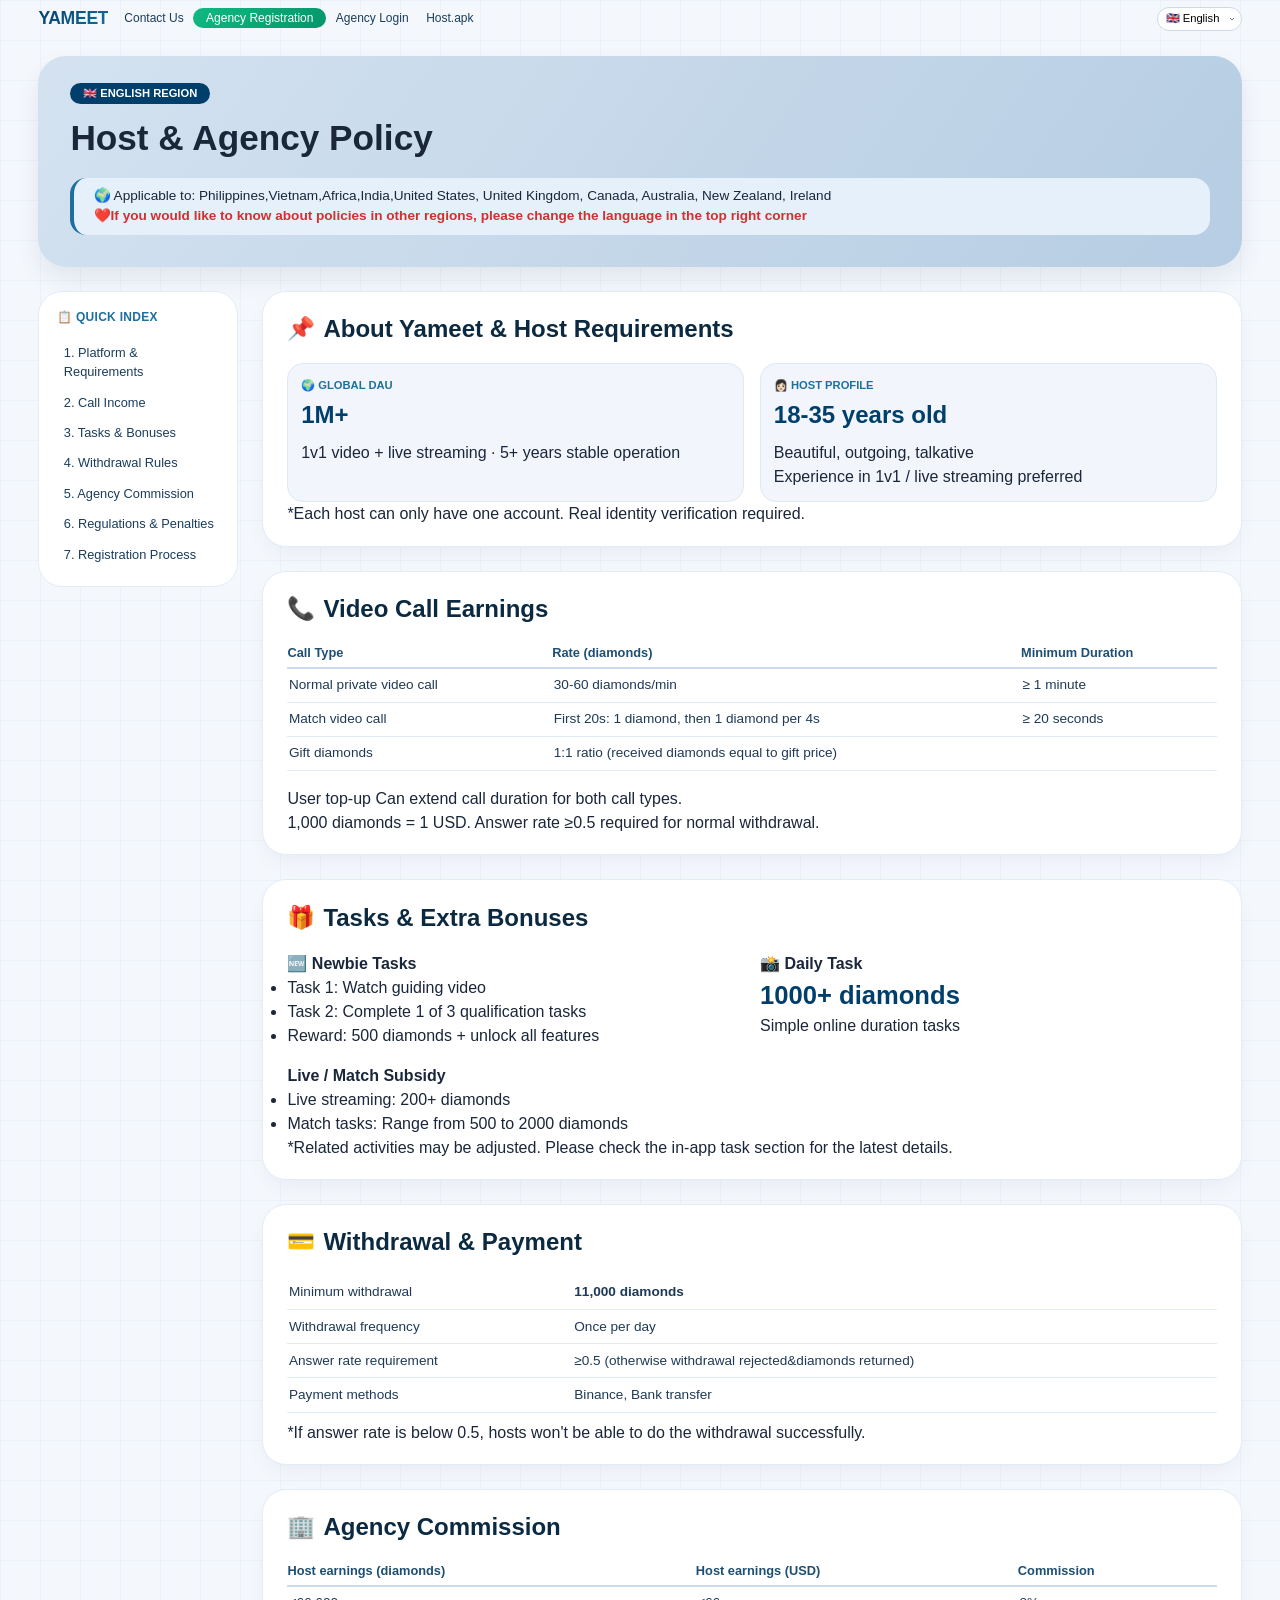
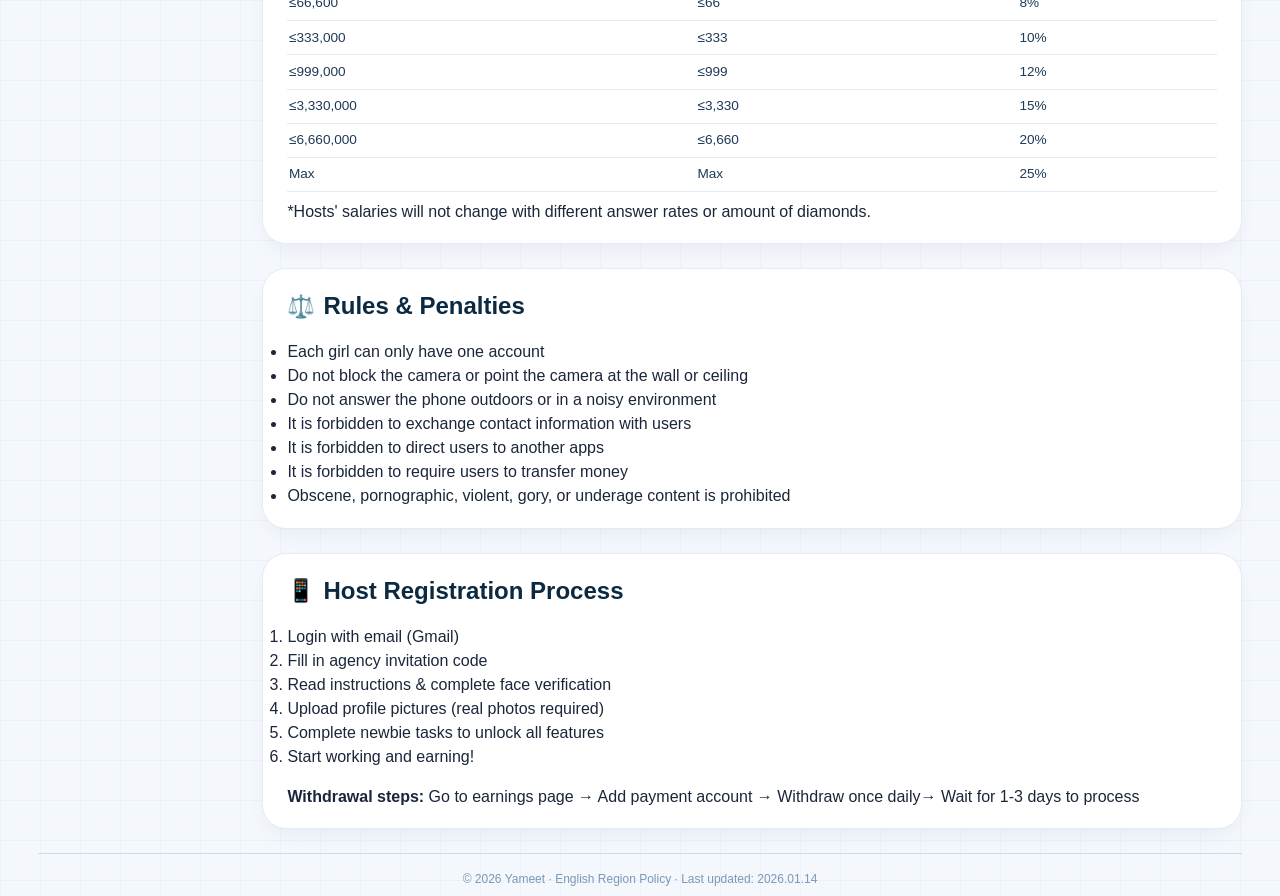
==== commit fb019462: "Add files via upload" ====
--- a/index.html
+++ b/index.html
@@ -20,11 +20,11 @@
         </div>
         <div class="lang-selector">
             <select id="regionSelect" onchange="switchRegion(this.value)">
-                <option value="index.html">🇬🇧 English</option>
+                <option value="index.html" selected>🇬🇧 English</option>
                 <option value="yameetEs.html">🇪🇸 Español</option>
                 <option value="yameetPt.html">🇧🇷 Português</option>
                 <option value="yameetTh.html">🇹🇭 ภาษาไทย</option>
-                <option value="yameetAr.html" selected>🇸🇦 العربية</option>
+                <option value="yameetAr.html">🇸🇦 العربية</option>
                 <option value="yameetTr.html">🇹🇷 Türkçe</option>
                 <option value="yameetId.html">🇮🇩 Indonesia</option>
             </select>
@@ -35,7 +35,7 @@
         <span class="region-tag">🇬🇧 ENGLISH REGION</span>
         <h1>Host & Agency Policy</h1>
         <div class="applicable-countries">
-            🌍 Applicable to: Philippines,Vietnam,Africa,India,United States, United Kingdom, Canada, Australia, New Zealand, Ireland
+            🌍 Applicable to: Philippines,Vietnam,Africa,India,United States, United Kingdom, Canada, Australia, New Zealand, Ireland<br><strong style="font-weight: 700; color: #d32f2f;">❤️If you would like to know about policies in other regions, please change the language in the top right corner</strong>
         </div>
     </div>
 
@@ -216,9 +216,55 @@
     </div>
 
     <div class="footer-note">
-        © 2026 Yameet · English Region Policy · Last updated: 2026.01.14
-    </div>
-
-    <script src="yameet.js"></script>
+    © 2026 Yameet · English Region Policy · Last updated: 2026.01.14
+</div>
+
+<script>
+// 语言映射表
+const languageMap = {
+    'en': 'index.html',
+    'en-US': 'index.html',
+    'en-GB': 'index.html',
+    'es': 'yameetEs.html',
+    'es-ES': 'yameetEs.html',
+    'pt': 'yameetPt.html',
+    'pt-BR': 'yameetPt.html',
+    'th': 'yameetTh.html',
+    'th-TH': 'yameetTh.html',
+    'ar': 'yameetAr.html',
+    'ar-SA': 'yameetAr.html',
+    'tr': 'yameetTr.html',
+    'tr-TR': 'yameetTr.html',
+    'id': 'yameetId.html',
+    'id-ID': 'yameetId.html'
+};
+
+function getCurrentPage() {
+    const path = window.location.pathname;
+    const fileName = path.substring(path.lastIndexOf('/') + 1);
+    return fileName || 'index.html';
+}
+
+function getLanguagePage() {
+    const browserLang = navigator.language || navigator.userLanguage;
+    if (languageMap[browserLang]) return languageMap[browserLang];
+    const mainLang = browserLang.split('-')[0];
+    if (languageMap[mainLang]) return languageMap[mainLang];
+    return 'index.html';
+}
+
+function autoSwitchByLanguage() {
+    const currentPage = getCurrentPage();
+    const targetPage = getLanguagePage();
+    if (currentPage !== targetPage && !sessionStorage.getItem('redirected')) {
+        sessionStorage.setItem('redirected', 'true');
+        window.location.href = targetPage;
+    }
+}
+
+autoSwitchByLanguage();
+</script>
+
+<script src="yameet.js"></script>
 </body>
-</html>
+</html>
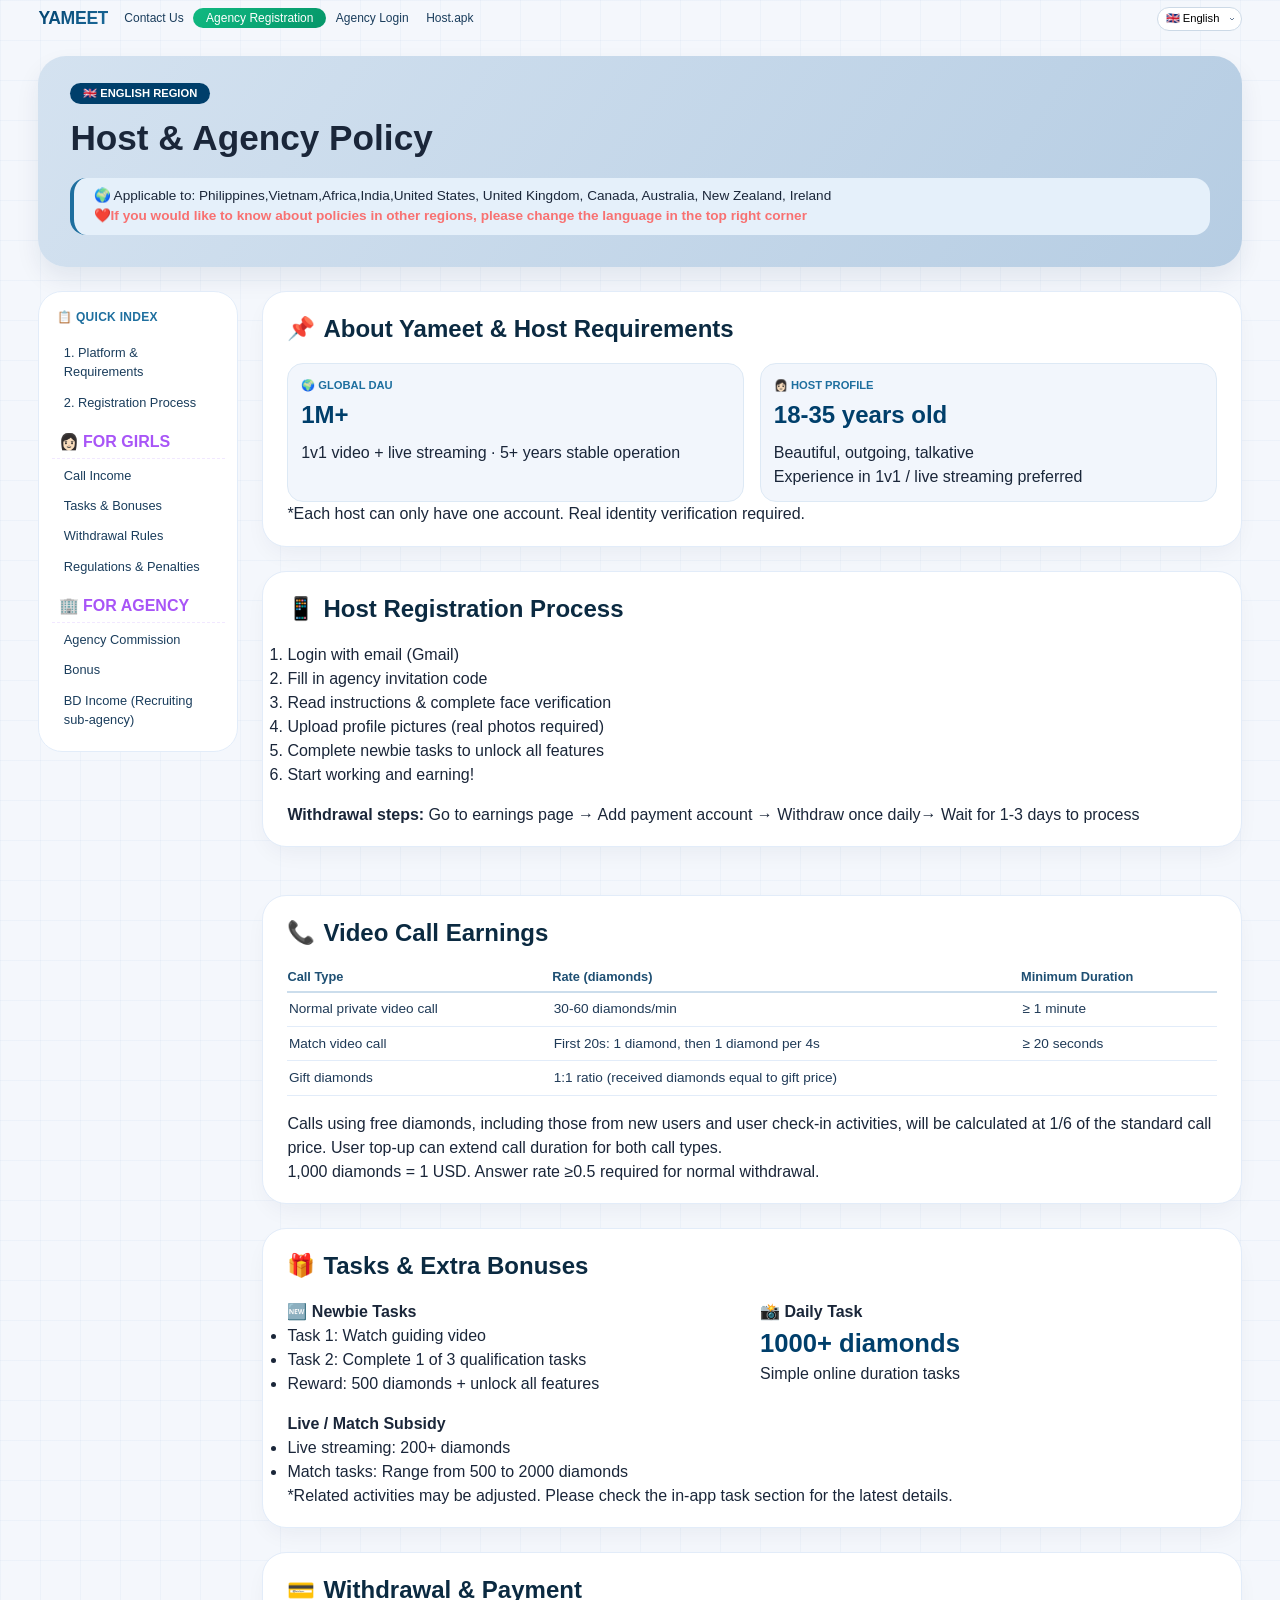
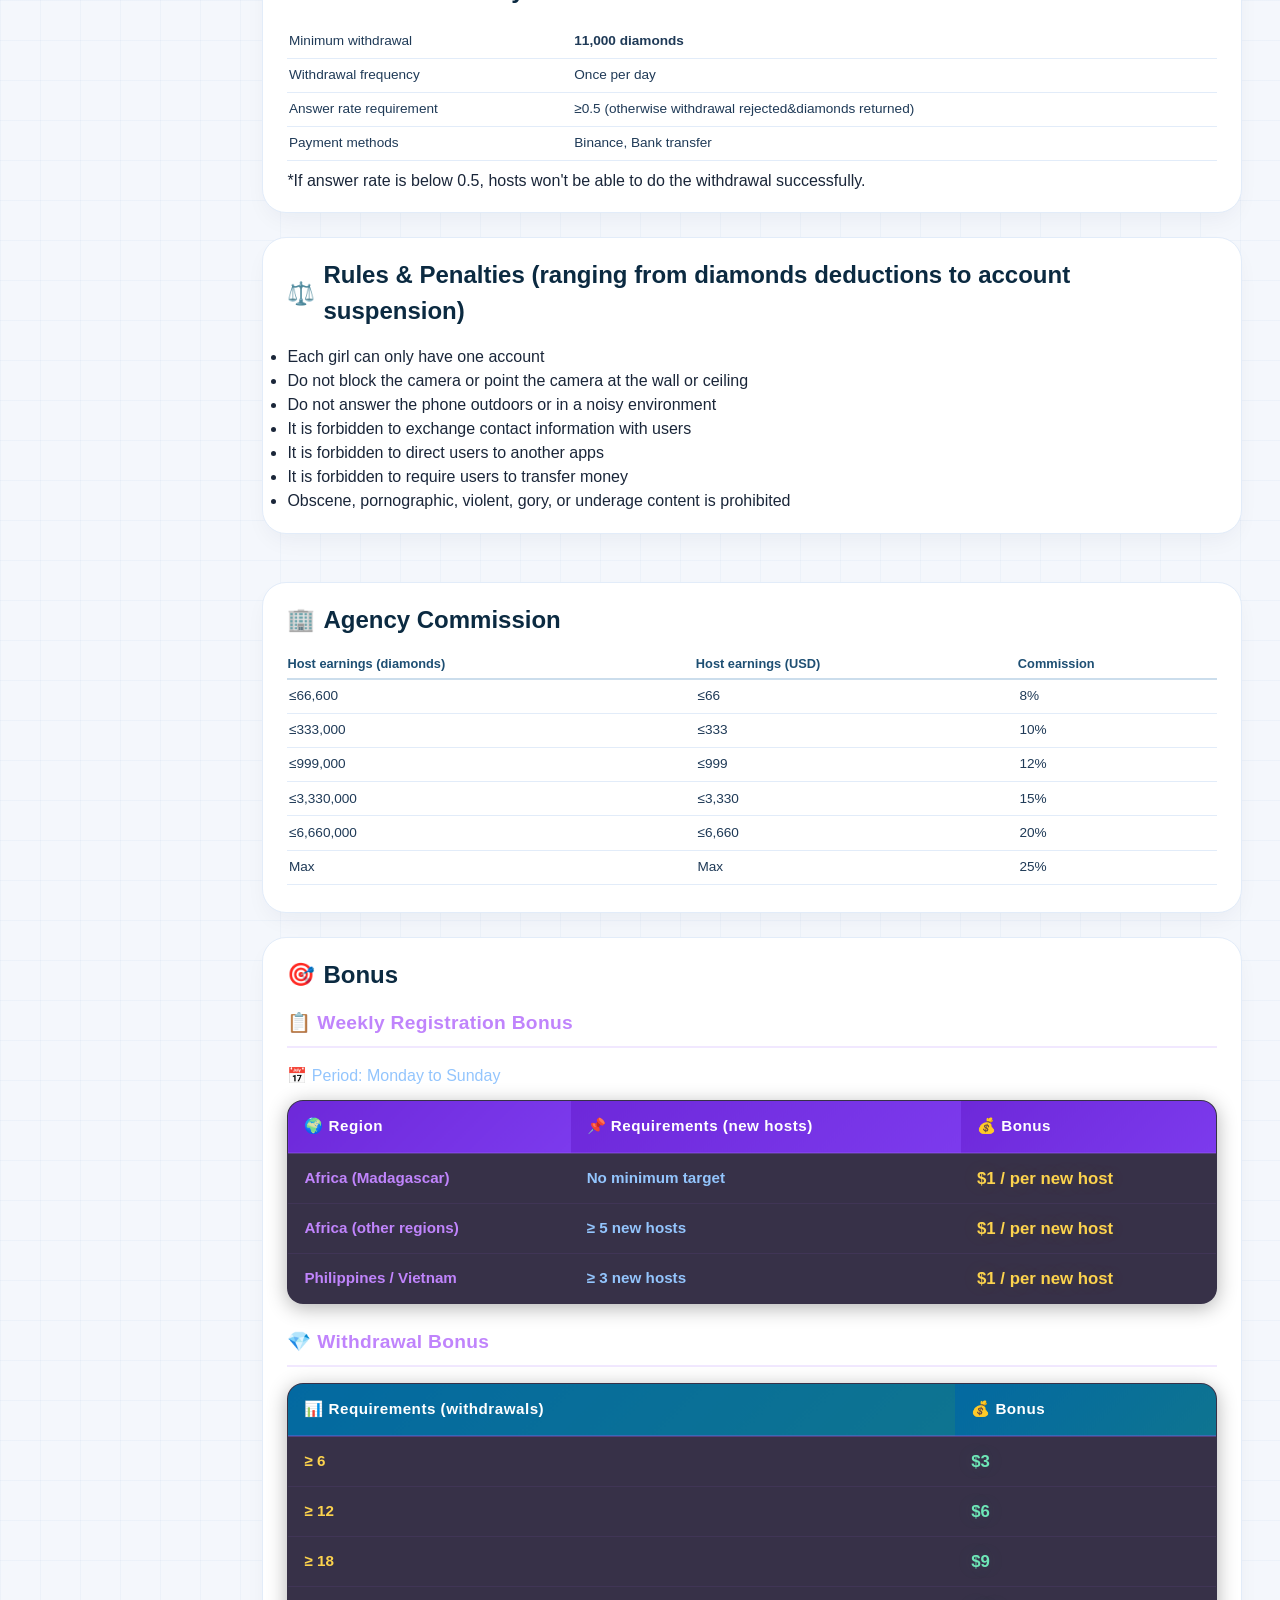
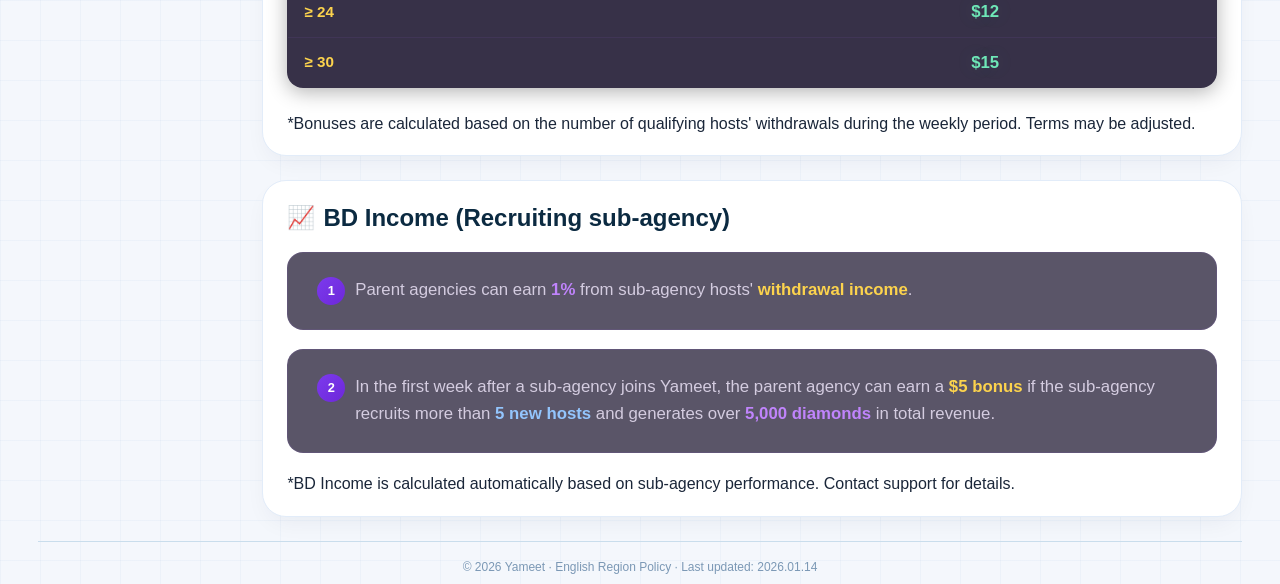
==== commit 72ed9ba3: "Add files via upload" ====
--- a/index.html
+++ b/index.html
@@ -6,6 +6,134 @@
     <title>Yameet · English Region</title>
     <link rel="icon" href="yameetAnchor.png" type="image/png">
     <link rel="stylesheet" href="yameet.css">
+    <style>
+        /* ===== 新增表格样式（优化颜色，更清晰易读） ===== */
+        .bonus-table {
+            width: 100%;
+            border-collapse: collapse;
+            background: rgba(20, 14, 40, 0.85);
+            border-radius: 16px;
+            overflow: hidden;
+            border: 1px solid rgba(160, 100, 255, 0.2);
+            margin-bottom: 1.5rem;
+            box-shadow: 0 4px 20px rgba(0, 0, 0, 0.3);
+        }
+        .bonus-table thead th {
+            background: linear-gradient(135deg, #6d28d9, #7c3aed);
+            color: #ffffff;
+            font-weight: 700;
+            padding: 14px 16px;
+            text-align: left;
+            font-size: 0.95rem;
+            letter-spacing: 0.5px;
+            border-bottom: 2px solid rgba(160, 100, 255, 0.3);
+        }
+        .bonus-table tbody td {
+            padding: 12px 16px;
+            border-bottom: 1px solid rgba(160, 100, 255, 0.08);
+            color: #e8e0f0;
+            font-size: 0.95rem;
+        }
+        .bonus-table tbody tr {
+            transition: background 0.2s ease;
+        }
+        .bonus-table tbody tr:hover {
+            background: rgba(124, 58, 237, 0.12);
+        }
+        .bonus-table tbody tr:last-child td {
+            border-bottom: none;
+        }
+        .bonus-table .region-name {
+            color: #c084fc;
+            font-weight: 600;
+        }
+        .bonus-table .bonus-amount {
+            color: #fcd34d;
+            font-weight: 700;
+            font-size: 1.05rem;
+            text-shadow: 0 0 20px rgba(252, 211, 77, 0.15);
+        }
+        .bonus-table .requirement-highlight {
+            color: #93c5fd;
+            font-weight: 600;
+        }
+
+        /* 第二个表格（Withdrawal Bonus） */
+        .bonus-table.type-withdraw thead th {
+            background: linear-gradient(135deg, #0369a1, #0e7490);
+        }
+        .bonus-table.type-withdraw .bonus-amount {
+            color: #6ee7b7;
+            text-shadow: 0 0 20px rgba(110, 231, 183, 0.15);
+        }
+        .bonus-table.type-withdraw .withdraw-count {
+            color: #fcd34d;
+            font-weight: 600;
+        }
+
+        .sub-section-title {
+            font-size: 1.2rem;
+            font-weight: 700;
+            color: #c084fc;
+            margin-top: 1.5rem;
+            margin-bottom: 1rem;
+            padding-bottom: 0.5rem;
+            border-bottom: 2px solid rgba(160, 100, 255, 0.15);
+            letter-spacing: 0.3px;
+        }
+        .sub-section-title:first-of-type {
+            margin-top: 0;
+        }
+
+        /* BD Income 卡片样式优化 */
+        .bd-income-card {
+            background: rgba(20, 14, 40, 0.7);
+            padding: 1.5rem 1.8rem;
+            border-radius: 16px;
+            border-left: 4px solid #7c3aed;
+            margin-bottom: 1.2rem;
+            border: 1px solid rgba(160, 100, 255, 0.1);
+            transition: 0.3s;
+        }
+        .bd-income-card:hover {
+            background: rgba(20, 14, 40, 0.9);
+            border-color: rgba(160, 100, 255, 0.25);
+            box-shadow: 0 4px 24px rgba(124, 58, 237, 0.08);
+        }
+        .bd-income-card .rule-number {
+            display: inline-block;
+            background: linear-gradient(135deg, #7c3aed, #6d28d9);
+            color: #fff;
+            font-weight: 700;
+            font-size: 0.8rem;
+            border-radius: 50%;
+            width: 28px;
+            height: 28px;
+            text-align: center;
+            line-height: 28px;
+            margin-right: 10px;
+            flex-shrink: 0;
+        }
+        .bd-income-card .rule-text {
+            color: #d4cce0;
+            font-size: 1.05rem;
+            line-height: 1.6;
+            display: flex;
+            align-items: flex-start;
+        }
+        .bd-income-card .highlight-text {
+            color: #c084fc;
+            font-weight: 700;
+        }
+        .bd-income-card .highlight-gold {
+            color: #fcd34d;
+            font-weight: 700;
+        }
+        .bd-income-card .highlight-blue {
+            color: #93c5fd;
+            font-weight: 600;
+        }
+    </style>
 </head>
 <body>
     <nav class="fixed-nav" id="mainNav">
@@ -35,7 +163,7 @@
         <span class="region-tag">🇬🇧 ENGLISH REGION</span>
         <h1>Host & Agency Policy</h1>
         <div class="applicable-countries">
-            🌍 Applicable to: Philippines,Vietnam,Africa,India,United States, United Kingdom, Canada, Australia, New Zealand, Ireland<br><strong style="font-weight: 700; color: #d32f2f;">❤️If you would like to know about policies in other regions, please change the language in the top right corner</strong>
+            🌍 Applicable to: Philippines,Vietnam,Africa,India,United States, United Kingdom, Canada, Australia, New Zealand, Ireland<br><strong style="font-weight: 700; color: #f87171;">❤️If you would like to know about policies in other regions, please change the language in the top right corner</strong>
         </div>
     </div>
 
@@ -44,16 +172,21 @@
             <h4>📋 QUICK INDEX</h4>
             <ul class="toc-list">
                 <li><a href="#about">1. Platform & Requirements</a></li>
-                <li><a href="#call-income">2. Call Income</a></li>
-                <li><a href="#tasks">3. Tasks & Bonuses</a></li>
-                <li><a href="#withdraw">4. Withdrawal Rules</a></li>
-                <li><a href="#agency">5. Agency Commission</a></li>
-                <li><a href="#regulations">6. Regulations & Penalties</a></li>
-                <li><a href="#process">7. Registration Process</a></li>
+                <li><a href="#process">2. Registration Process</a></li>
+                <li class="section-head" style="cursor: default; color: #a855f7; font-weight: 700; padding: 0.3rem 0.4rem; margin-top: 0.5rem; border-bottom: 1px dashed rgba(160, 100, 255, 0.15);">👩🏻 FOR GIRLS</li>
+                <li><a href="#call-income" class="sub-item">Call Income</a></li>
+                <li><a href="#tasks" class="sub-item">Tasks & Bonuses</a></li>
+                <li><a href="#withdraw" class="sub-item">Withdrawal Rules</a></li>
+                <li><a href="#regulations" class="sub-item">Regulations & Penalties</a></li>
+                <li class="section-head" style="cursor: default; color: #a855f7; font-weight: 700; padding: 0.3rem 0.4rem; margin-top: 0.5rem; border-bottom: 1px dashed rgba(160, 100, 255, 0.15);">🏢 FOR AGENCY</li>
+                <li><a href="#agency" class="sub-item">Agency Commission</a></li>
+                <li><a href="#bonus" class="sub-item">Bonus</a></li>
+                <li><a href="#bd-income" class="sub-item">BD Income (Recruiting sub-agency)</a></li>
             </ul>
         </aside>
 
         <div class="policy-content">
+            <!-- ===== 第1部分：Platform & Requirements ===== -->
             <section id="about" class="policy-card">
                 <div class="card-header">
                     <span class="icon">📌</span>
@@ -74,6 +207,27 @@
                 <div class="footnote">*Each host can only have one account. Real identity verification required.</div>
             </section>
 
+            <!-- ===== 第2部分：Registration Process ===== -->
+            <section id="process" class="policy-card">
+                <div class="card-header">
+                    <span class="icon">📱</span>
+                    <h2>Host Registration Process</h2>
+                </div>
+                <ol>
+                    <li>Login with email (Gmail)</li>
+                    <li>Fill in agency invitation code</li>
+                    <li>Read instructions & complete face verification</li>
+                    <li>Upload profile pictures (real photos required)</li>
+                    <li>Complete newbie tasks to unlock all features</li>
+                    <li>Start working and earning!</li>
+                </ol>
+                <p style="margin-top:1rem;"><strong>Withdrawal steps:</strong> Go to earnings page → Add payment account → Withdraw once daily→ Wait for 1-3 days to process</p>
+            </section>
+
+            <!-- ===== FOR GIRLS 锚点 ===== -->
+            <div id="for-girls" style="scroll-margin-top: 90px;"></div>
+
+            <!-- ===== 第3部分：Call Income ===== -->
             <section id="call-income" class="policy-card">
                 <div class="card-header">
                     <span class="icon">📞</span>
@@ -100,10 +254,11 @@
                         <td colspan="2">1:1 ratio (received diamonds equal to gift price)</td>
                     </tr>
                 </table>
-                <p style="margin-top:1rem;"><span class="badge">User top-up</span> Can extend call duration for both call types.</p>
+                <p style="margin-top:1rem;">Calls using free diamonds, including those from new users and user check-in activities, will be calculated at 1/6 of the standard call price. User top-up can extend call duration for both call types.</p>
                 <p class="footnote">1,000 diamonds = 1 USD. Answer rate ≥0.5 required for normal withdrawal.</p>
             </section>
 
+            <!-- ===== 第4部分：Tasks & Bonuses ===== -->
             <section id="tasks" class="policy-card">
                 <div class="card-header">
                     <span class="icon">🎁</span>
@@ -134,6 +289,7 @@
                 </div>
             </section>
 
+            <!-- ===== 第5部分：Withdrawal Rules ===== -->
             <section id="withdraw" class="policy-card">
                 <div class="card-header">
                     <span class="icon">💳</span>
@@ -160,31 +316,11 @@
                 <p class="footnote">*If answer rate is below 0.5, hosts won't be able to do the withdrawal successfully.</p>
             </section>
 
-            <section id="agency" class="policy-card">
-                <div class="card-header">
-                    <span class="icon">🏢</span>
-                    <h2>Agency Commission</h2>
-                </div>
-                <table class="simple-table">
-                    <tr>
-                        <th>Host earnings (diamonds)</th>
-                        <th>Host earnings (USD)</th>
-                        <th>Commission</th>
-                    </tr>
-                    <tr><td>≤66,600</td><td>≤66</td><td>8%</td></tr>
-                    <tr><td>≤333,000</td><td>≤333</td><td>10%</td></tr>
-                    <tr><td>≤999,000</td><td>≤999</td><td>12%</td></tr>
-                    <tr><td>≤3,330,000</td><td>≤3,330</td><td>15%</td></tr>
-                    <tr><td>≤6,660,000</td><td>≤6,660</td><td>20%</td></tr>
-                    <tr><td>Max</td><td>Max</td><td>25%</td></tr>
-                </table>
-                <p class="footnote">*Hosts' salaries will not change with different answer rates or amount of diamonds.</p>
-            </section>
-
+            <!-- ===== 第6部分：Regulations & Penalties ===== -->
             <section id="regulations" class="policy-card">
                 <div class="card-header">
                     <span class="icon">⚖️</span>
-                    <h2>Rules & Penalties</h2>
+                    <h2>Rules & Penalties (ranging from diamonds deductions to account suspension)</h2>
                 </div>
                 <ul>
                     <li>Each girl can only have one account</li>
@@ -197,20 +333,125 @@
                 </ul>
             </section>
 
-            <section id="process" class="policy-card">
-                <div class="card-header">
-                    <span class="icon">📱</span>
-                    <h2>Host Registration Process</h2>
-                </div>
-                <ol>
-                    <li>Login with email (Gmail)</li>
-                    <li>Fill in agency invitation code</li>
-                    <li>Read instructions & complete face verification</li>
-                    <li>Upload profile pictures (real photos required)</li>
-                    <li>Complete newbie tasks to unlock all features</li>
-                    <li>Start working and earning!</li>
-                </ol>
-                <p style="margin-top:1rem;"><strong>Withdrawal steps:</strong> Go to earnings page → Add payment account → Withdraw once daily→ Wait for 1-3 days to process</p>
+            <!-- ===== FOR AGENCY 锚点 ===== -->
+            <div id="for-agency" style="scroll-margin-top: 90px;"></div>
+
+            <!-- ===== 第7部分：Agency Commission ===== -->
+            <section id="agency" class="policy-card">
+                <div class="card-header">
+                    <span class="icon">🏢</span>
+                    <h2>Agency Commission</h2>
+                </div>
+                <table class="simple-table">
+                    <tr>
+                        <th>Host earnings (diamonds)</th>
+                        <th>Host earnings (USD)</th>
+                        <th>Commission</th>
+                    </tr>
+                    <tr><td>≤66,600</td><td>≤66</td><td>8%</td></tr>
+                    <tr><td>≤333,000</td><td>≤333</td><td>10%</td></tr>
+                    <tr><td>≤999,000</td><td>≤999</td><td>12%</td></tr>
+                    <tr><td>≤3,330,000</td><td>≤3,330</td><td>15%</td></tr>
+                    <tr><td>≤6,660,000</td><td>≤6,660</td><td>20%</td></tr>
+                    <tr><td>Max</td><td>Max</td><td>25%</td></tr>
+                </table>
+            </section>
+
+            <!-- ===== 第8部分：Bonus (新增，对应前两张图) ===== -->
+            <section id="bonus" class="policy-card">
+                <div class="card-header">
+                    <span class="icon">🎯</span>
+                    <h2>Bonus</h2>
+                </div>
+
+                <!-- 第一张图：Weekly Registration Bonus -->
+                <h4 class="sub-section-title">📋 Weekly Registration Bonus</h4>
+                <p style="color: #93c5fd; margin-bottom: 0.75rem; font-weight: 500;">📅 Period: Monday to Sunday</p>
+                <table class="bonus-table">
+                    <thead>
+                        <tr>
+                            <th>🌍 Region</th>
+                            <th>📌 Requirements (new hosts)</th>
+                            <th>💰 Bonus</th>
+                        </tr>
+                    </thead>
+                    <tbody>
+                        <tr>
+                            <td><span class="region-name">Africa (Madagascar)</span></td>
+                            <td><span class="requirement-highlight">No minimum target</span></td>
+                            <td><span class="bonus-amount">$1 / per new host</span></td>
+                        </tr>
+                        <tr>
+                            <td><span class="region-name">Africa (other regions)</span></td>
+                            <td><span class="requirement-highlight">≥ 5 new hosts</span></td>
+                            <td><span class="bonus-amount">$1 / per new host</span></td>
+                        </tr>
+                        <tr>
+                            <td><span class="region-name">Philippines / Vietnam</span></td>
+                            <td><span class="requirement-highlight">≥ 3 new hosts</span></td>
+                            <td><span class="bonus-amount">$1 / per new host</span></td>
+                        </tr>
+                    </tbody>
+                </table>
+
+                <!-- 第二张图：Withdrawal Bonus -->
+                <h4 class="sub-section-title">💎 Withdrawal Bonus</h4>
+                <table class="bonus-table type-withdraw">
+                    <thead>
+                        <tr>
+                            <th>📊 Requirements (withdrawals)</th>
+                            <th>💰 Bonus</th>
+                        </tr>
+                    </thead>
+                    <tbody>
+                        <tr>
+                            <td><span class="withdraw-count">≥ 6</span></td>
+                            <td><span class="bonus-amount">$3</span></td>
+                        </tr>
+                        <tr>
+                            <td><span class="withdraw-count">≥ 12</span></td>
+                            <td><span class="bonus-amount">$6</span></td>
+                        </tr>
+                        <tr>
+                            <td><span class="withdraw-count">≥ 18</span></td>
+                            <td><span class="bonus-amount">$9</span></td>
+                        </tr>
+                        <tr>
+                            <td><span class="withdraw-count">≥ 24</span></td>
+                            <td><span class="bonus-amount">$12</span></td>
+                        </tr>
+                        <tr>
+                            <td><span class="withdraw-count">≥ 30</span></td>
+                            <td><span class="bonus-amount">$15</span></td>
+                        </tr>
+                    </tbody>
+                </table>
+
+                <div class="footnote">*Bonuses are calculated based on the number of qualifying hosts' withdrawals during the weekly period. Terms may be adjusted.</div>
+            </section>
+
+            <!-- ===== 第9部分：BD Income (Recruiting sub-agency) ===== -->
+            <section id="bd-income" class="policy-card">
+                <div class="card-header">
+                    <span class="icon">📈</span>
+                    <h2>BD Income (Recruiting sub-agency)</h2>
+                </div>
+
+                <div class="bd-income-card">
+                    <div class="rule-text">
+                        <span class="rule-number">1</span>
+                        <span>Parent agencies can earn <span class="highlight-text">1%</span> from sub-agency hosts' <span class="highlight-gold">withdrawal income</span>.</span>
+                    </div>
+                </div>
+
+                <div class="bd-income-card">
+                    <div class="rule-text">
+                        <span class="rule-number">2</span>
+                        <span>In the first week after a sub-agency joins Yameet, the parent agency can earn a <span class="highlight-gold">$5 bonus</span> if the sub-agency recruits more than <span class="highlight-blue">5 new hosts</span> and generates over <span class="highlight-text">5,000 diamonds</span> in total revenue.</span>
+                    </div>
+                </div>
+
+                <div class="footnote">*BD Income is calculated automatically based on sub-agency performance. Contact support for details.</div>
             </section>
         </div>
     </div>
